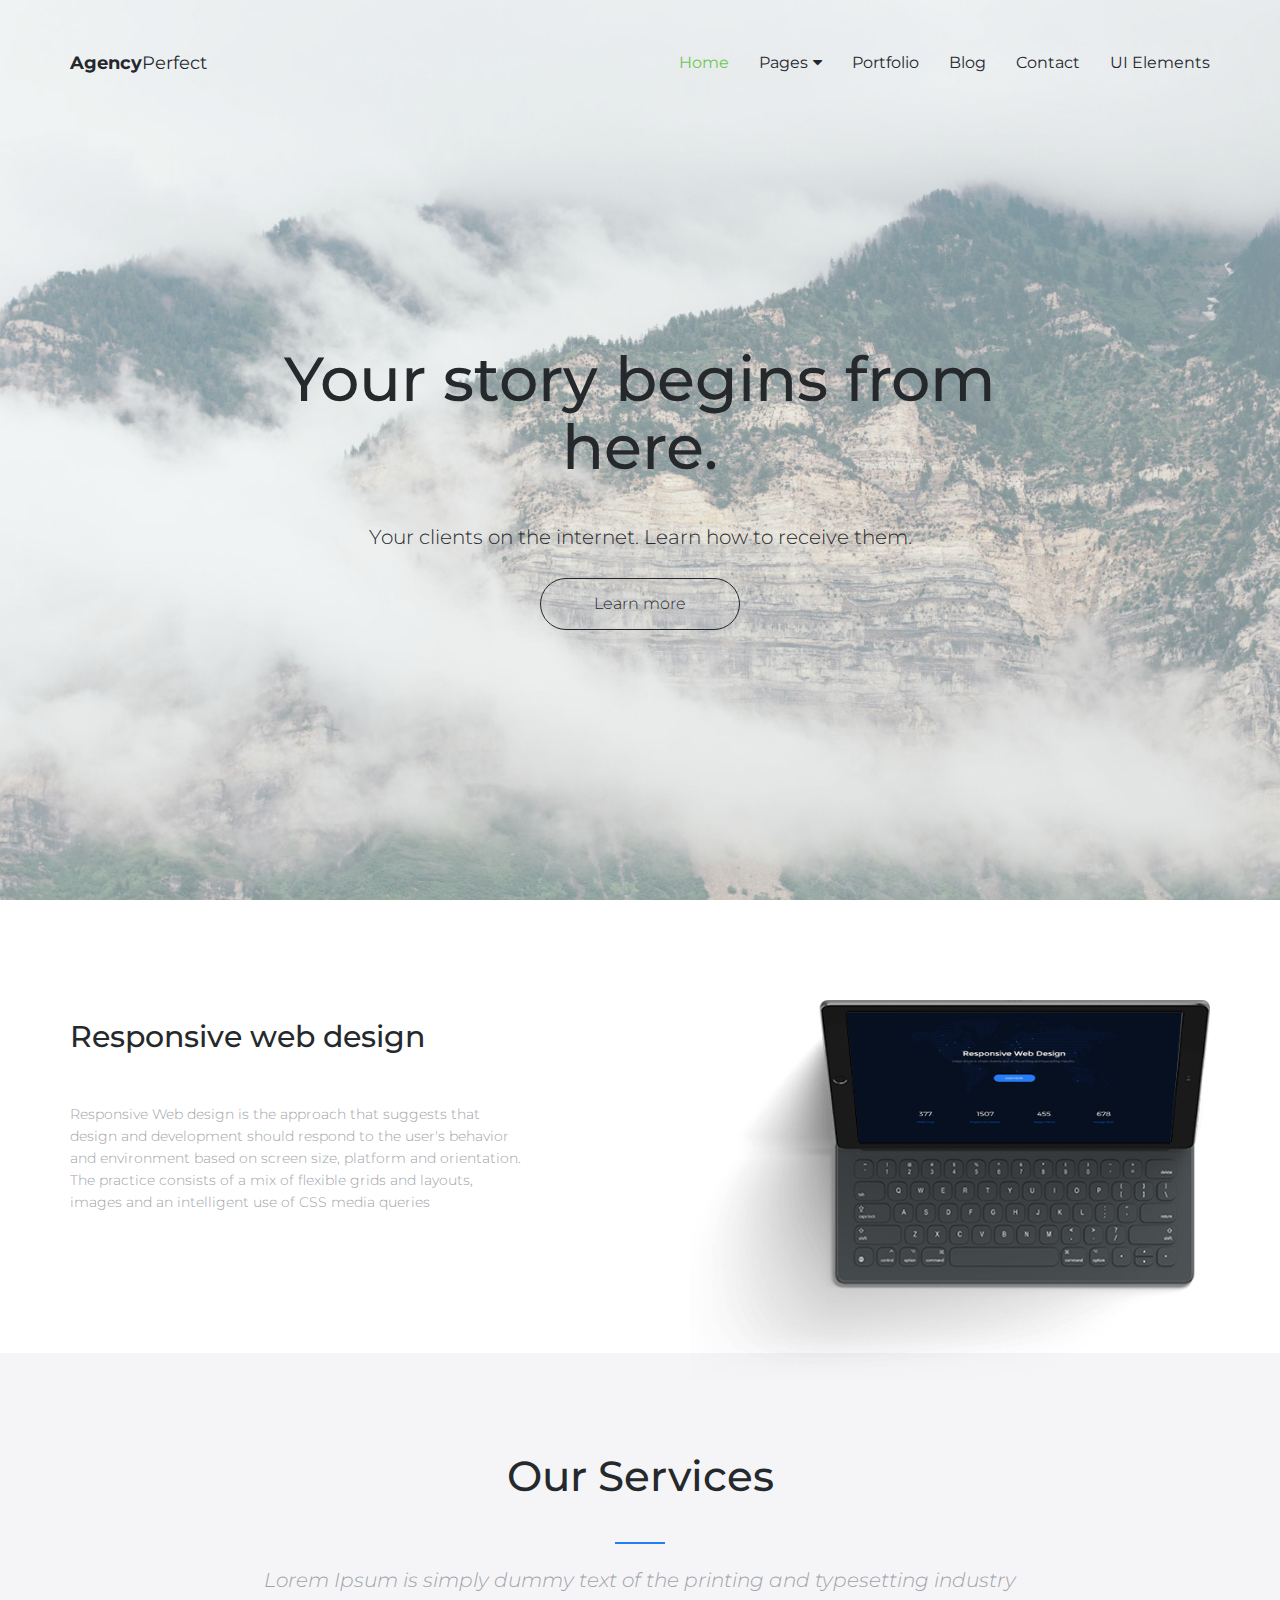
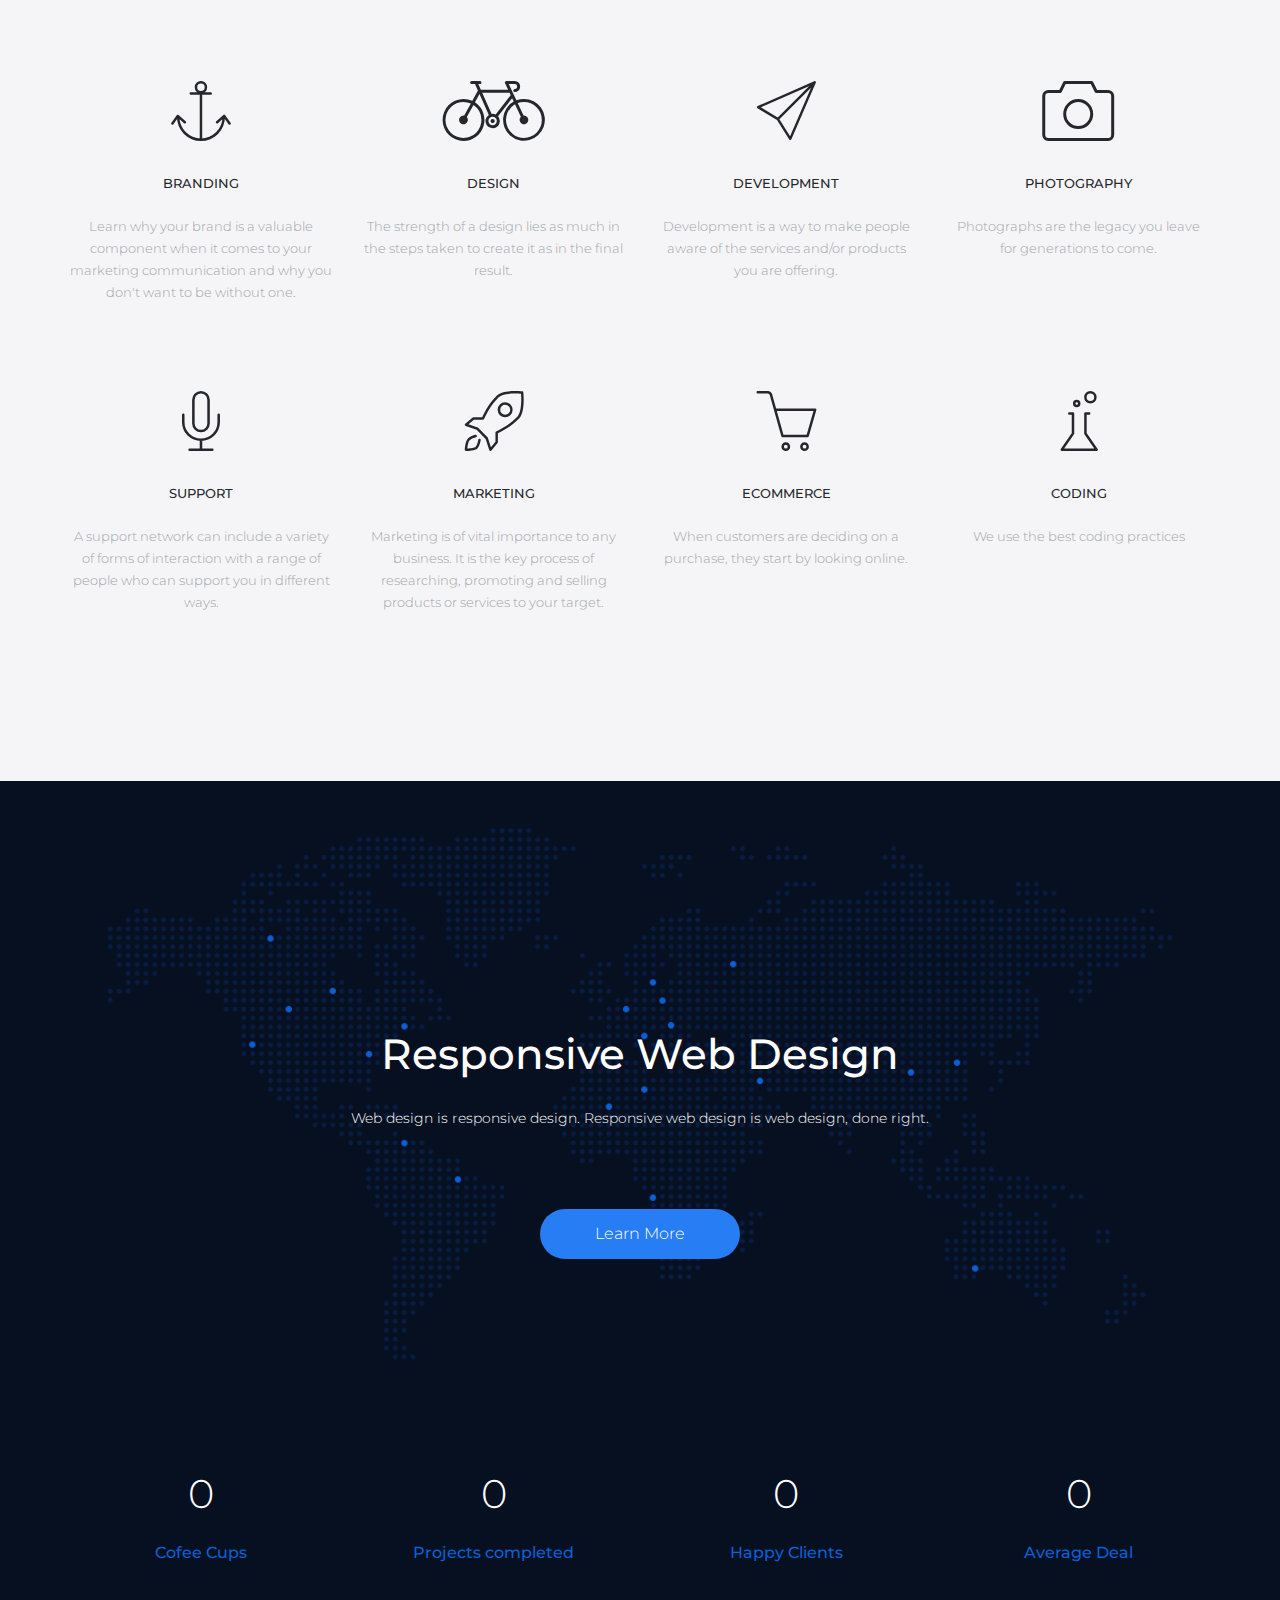
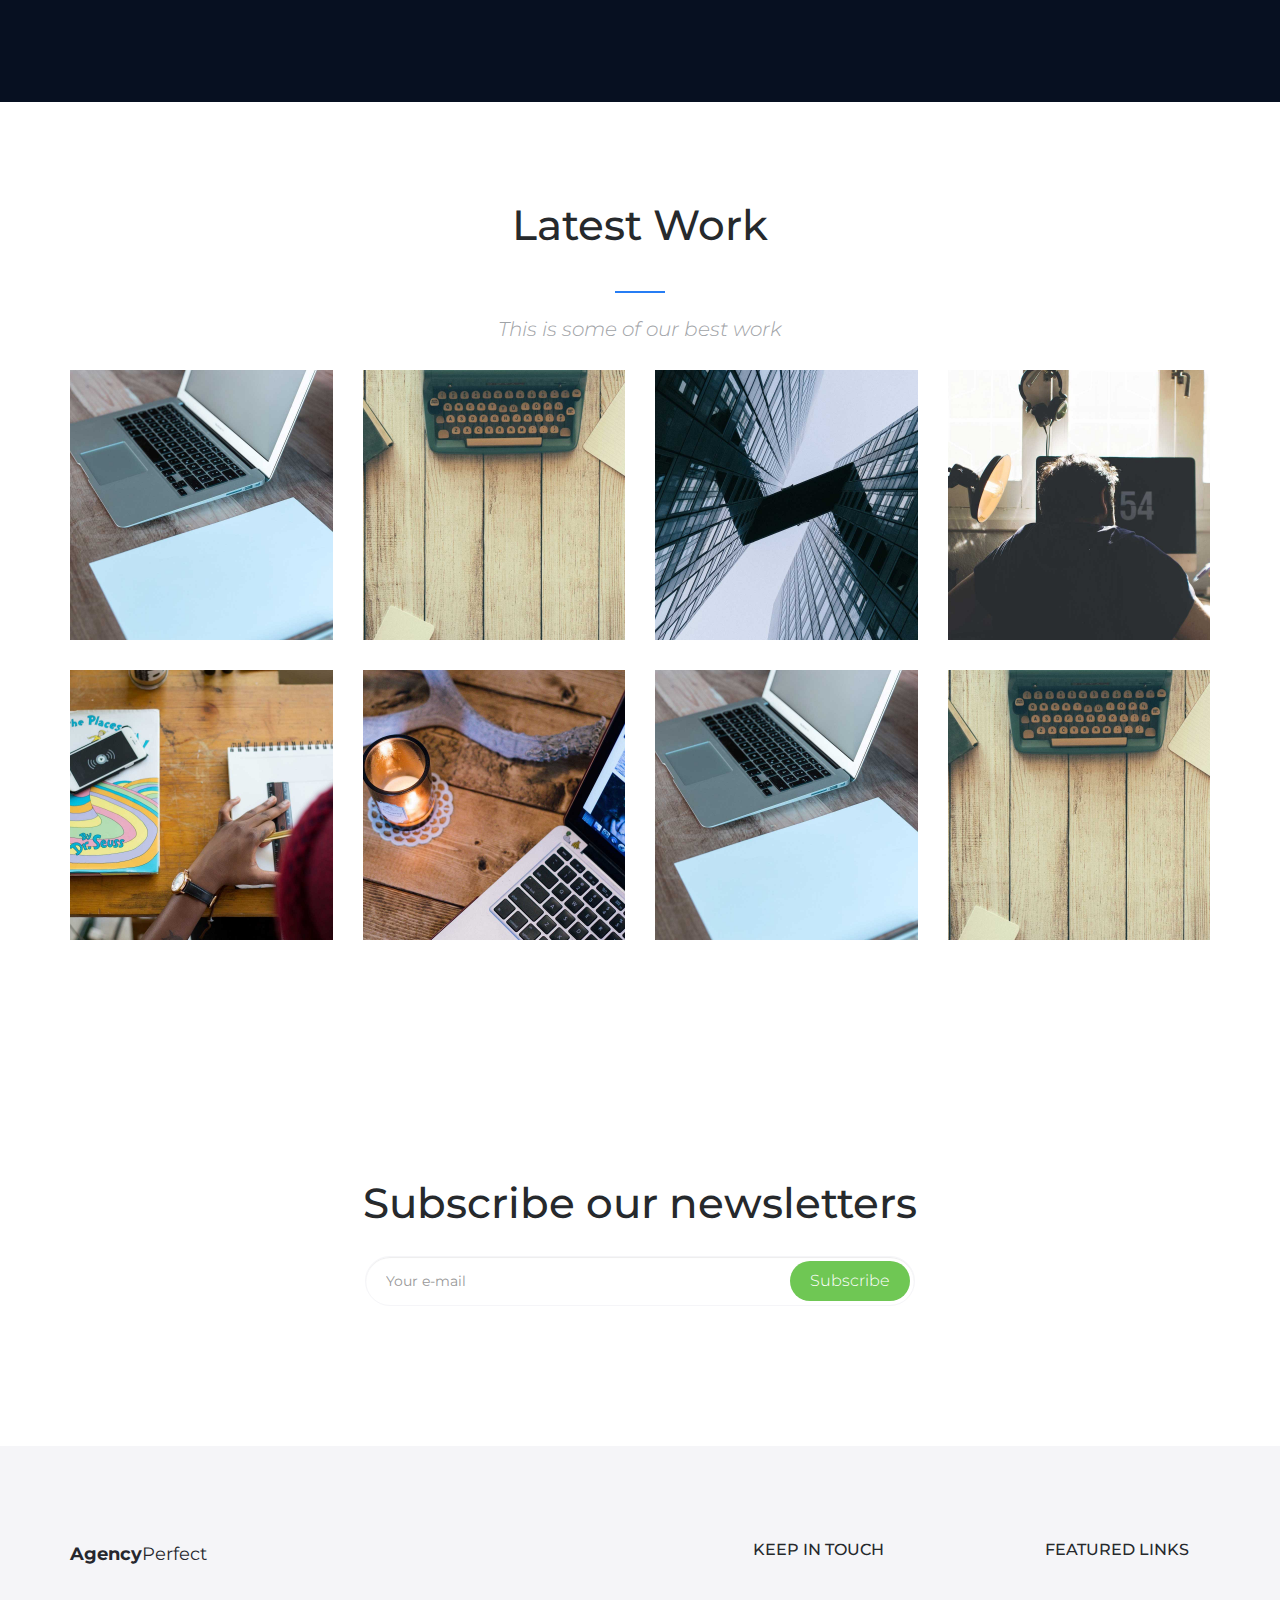
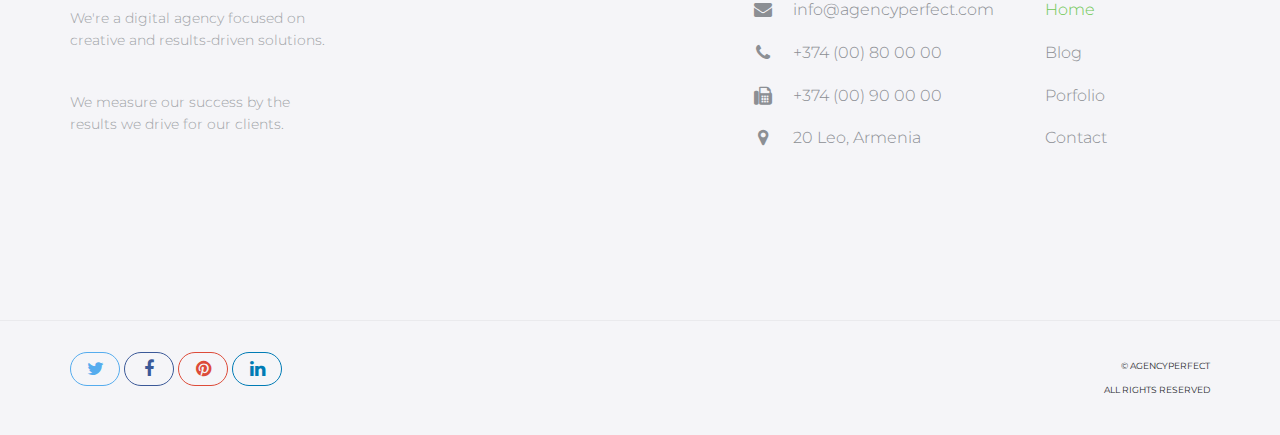
==== demo3/index.html @ c4bc1db8 "lisätty demo3 nettisivu pohjat" ====
<!DOCTYPE html>
<html lang="en">
<head>

    <!-- Basic Page Needs
    ================================================== -->
    <meta http-equiv="Content-Type" content="text/html; charset=utf-8">
    <meta http-equiv="X-UA-Compatible" content="IE=edge">

    <title>Agency Perfect</title>

    <meta name="description" content="">
    <meta name="author" content="">
    <meta name="keywords" content="">

    <!-- Mobile Specific Metas
    ================================================== -->
    <meta name="viewport" content="width=device-width, minimum-scale=1.0, maximum-scale=1.0">
    <meta name="apple-mobile-web-app-capable" content="yes">

    <!-- Fonts -->
    <link href="https://fonts.googleapis.com/css?family=Montserrat:300,300i,400,600,700" rel="stylesheet">
    <link rel="stylesheet" href="http://cdnjs.cloudflare.com/ajax/libs/font-awesome/4.4.0/css/font-awesome.min.css">

    <!-- Favicon
    ================================================== -->
    <link rel="apple-touch-icon" sizes="180x180" href="assets/img/apple-touch-icon.png">
    <link rel="icon" type="image/png" sizes="16x16" href="assets/img/favicon.png">

    <!-- Stylesheets
    ================================================== -->
    <!-- Bootstrap core CSS -->
    <link href="assets/css/bootstrap.min.css" rel="stylesheet">

    <!-- Custom styles for this template -->
    <link href="assets/css/style.css" rel="stylesheet">
    <link href="assets/css/responsive.css" rel="stylesheet">

    <!-- HTML5 shim and Respond.js IE8 support of HTML5 elements and media queries -->
    <!--[if lt IE 9]>
    <script src="https://oss.maxcdn.com/libs/html5shiv/3.7.0/html5shiv.js"></script>
    <script src="https://oss.maxcdn.com/libs/respond.js/1.4.2/respond.min.js"></script>
    <![endif]-->

</head>
<body>

    <header id="masthead" class="site-header">
        <nav id="primary-navigation" class="site-navigation">
            <div class="container">

                <div class="navbar-header">
                   
                    <a class="site-title"><span>Agency</span>Perfect</a>

                </div><!-- /.navbar-header -->

                <div class="collapse navbar-collapse" id="agency-navbar-collapse">

                    <ul class="nav navbar-nav navbar-right">

                        <li class="active"><a href="index.html" data-toggle="dropdown">Home</a></li>
                        <li class="dropdown"><a href="#" class="dropdown-toggle" data-toggle="dropdown">Pages<i class="fa fa-caret-down hidden-xs" aria-hidden="true"></i></a>

                            <ul class="dropdown-menu" role="menu" aria-labelledby="menu1">
                              <li><a href="portfolio.html">Portfolio</a></li>
                              <li><a href="blog.html">Blog</a></li>
                            </ul>

                        </li>
                        <li><a href="portfolio.html">Portfolio</a></li>
                        <li><a href="blog.html">Blog</a></li>
                        <li><a href="contact.html">Contact</a></li>
                        <li><a href="ui-elements.html">UI Elements</a></li>

                    </ul>

                </div>

            </div>   
        </nav><!-- /.site-navigation -->
    </header><!-- /#mastheaed -->

    <div id="hero" class="hero overlay">
        <div class="hero-content">
            <div class="hero-text">
                <h1>Your story begins from here.</h1>
                <p>Your clients on the internet. Learn how to receive them.</p>
                <a href="#" class="btn btn-border">Learn more</a>
            </div><!-- /.hero-text -->
        </div><!-- /.hero-content -->
    </div><!-- /.hero -->

    <main id="main" class="site-main">

        <section class="site-section section-features">
            <div class="container">
                <div class="row">
                    <div class="col-sm-5">
                        <h2>Responsive web design</h2>
                        <p>Responsive Web design is the approach that suggests that design and development should respond to the user's behavior and environment based on screen size, platform and orientation. The practice consists of a mix of flexible grids and layouts, images and an intelligent use of CSS media queries</p>
                    </div>
                    <div class="col-sm-7 hidden-xs">
                        <img src="assets/img/ipad-pro.png" alt="">
                    </div>
                </div>
            </div>
        </section><!-- /.section-features -->

        <section class="site-section section-services gray-bg text-center">
            <div class="container">
                <h2 class="heading-separator">Our Services</h2>
                <p class="subheading-text">Lorem Ipsum is simply dummy text of the printing and typesetting industry</p>
                <div class="row">
                    <div class="col-md-3 col-xs-6">
                        <div class="service">
                            <img src="assets/img/anchor.svg" alt="">
                            <h3 class="service-title">Branding</h3>
                            <p class="service-info"> Learn why your brand is a valuable component when it comes to your marketing communication and why you don't want to be without one.</p>
                        </div><!-- /.service -->
                    </div>
                    <div class="col-md-3 col-xs-6">
                        <div class="service">
                            <img src="assets/img/bycicle.svg" alt="">
                            <h3 class="service-title">Design</h3>
                            <p class="service-info">The strength of a design lies as much in the steps taken to create it as in the final result. </p>
                        </div><!-- /.service -->
                    </div>
                    <div class="col-md-3 col-xs-6">
                        <div class="service">
                            <img src="assets/img/paper-plane.svg" alt="">
                            <h3 class="service-title">Development</h3>
                            <p class="service-info">Development is a way to make people aware of the services and/or products you are offering.</p>
                        </div><!-- /.service -->
                    </div>
                    <div class="col-md-3 col-xs-6">
                        <div class="service">
                            <img src="assets/img/photo.svg" alt="">
                            <h3 class="service-title">Photography</h3>
                            <p class="service-info">Photographs are the legacy you leave for generations to come.</p>
                        </div><!-- /.service -->
                    </div>
                    <div class="col-md-3 col-xs-6">
                        <div class="service">
                            <img src="assets/img/microphone.svg" alt="">
                            <h3 class="service-title">Support</h3>
                            <p class="service-info">A support network can include a variety of forms of interaction with a range of people who can support you in different ways. </p>
                        </div><!-- /.service -->
                    </div>
                    <div class="col-md-3 col-xs-6">
                        <div class="service">
                            <img src="assets/img/rocket.svg" alt="">
                            <h3 class="service-title">Marketing</h3>
                            <p class="service-info">Marketing is of vital importance to any business. It is the key process of researching, promoting and selling products or services to your target.</p>
                        </div><!-- /.service -->
                    </div>
                    <div class="col-md-3 col-xs-6">
                        <div class="service">
                            <img src="assets/img/basket.svg" alt="">
                            <h3 class="service-title">Ecommerce</h3>
                            <p class="service-info">When customers are deciding on a purchase, they start by looking online.</p>
                        </div><!-- /.service -->
                    </div>
                    <div class="col-md-3 col-xs-6">
                        <div class="service">
                            <img src="assets/img/chemestry.svg" alt="">
                            <h3 class="service-title">Coding</h3>
                            <p class="service-info">We use the best coding practices</p>
                        </div><!-- /.service -->
                    </div>
                </div>
            </div>
        </section><!-- /.section-services -->

        <section class="site-section section-map-feature text-center">

            <div class="container">
                <h2>Responsive Web Design</h2>
                <p>Web design is responsive design. Responsive web design is web design, done right.</p>
                <a href="#" class="btn btn-fill">Learn More</a>
                <div class="row">
                    <div class="col-sm-3 col-xs-6">
                        <div class="counter-item">
                            <p class="counter" data-to="377" data-speed="2000">0</p>
                            <h3>Cofee Cups</h3>
                        </div><!-- /.counter-item -->
                    </div>
                    <div class="col-sm-3 col-xs-6">
                        <div class="counter-item">
                            <p class="counter" data-to="1204" data-speed="2000">0</p>       
                            <h3>Projects completed</h3>
                        </div> <!-- /.counter-item -->      
                    </div>
                    <div class="col-sm-3 col-xs-6">
                        <div class="counter-item">
                            <p class="counter" data-to="459" data-speed="1000">0</p>
                            <h3>Happy Clients</h3>
                        </div><!-- /.counter-item -->
                    </div>
                    <div class="col-sm-3 col-xs-6">
                        <div class="counter-item">
                            <p class="counter" data-to="675" data-speed="1000">0</p>
                            <h3>Average Deal</h3>
                        </div><!-- /.counter-item -->
                    </div>
                </div>
            </div>
            
        </section><!-- /.section-map-feature -->

        <section class="site-section section-portfolio">
            <div class="container">
                <div class="text-center">
                    <h2 class="heading-separator">Latest Work</h2>
                    <p class="subheading-text">This is some of our best work</p>
                </div>
                <div class="row">
                    <div class="col-lg-3 col-md-4 col-xs-6">
                        <div class="portfolio-item">
                            <img src="assets/img/portfolio-1.jpg" class="img-res" alt="">
                            <h4 class="portfolio-item-title">Portfolio item</h4>
                            <a href="portfolio-item.html"><i class="fa fa-arrow-right" aria-hidden="true"></i></a>
                        </div><!-- /.portfolio-item -->
                    </div>
                    <div class="col-lg-3 col-md-4 col-xs-6">
                        <div class="portfolio-item">
                            <img src="assets/img/portfolio-2.jpg" class="img-res" alt="">
                            <h4 class="portfolio-item-title">Portfolio item</h4>
                            <a href="portfolio-item.html"><i class="fa fa-arrow-right" aria-hidden="true"></i></a>
                        </div><!-- /.portfolio-item -->
                    </div>
                    <div class="col-lg-3 col-md-4 col-xs-6">
                        <div class="portfolio-item">
                            <img src="assets/img/portfolio-3.jpg" class="img-res" alt="">
                            <h4 class="portfolio-item-title">Portfolio item</h4>
                            <a href="portfolio-item.html"><i class="fa fa-arrow-right" aria-hidden="true"></i></a>
                        </div><!-- /.portfolio-item -->
                    </div>
                    <div class="col-lg-3 col-md-4 col-xs-6">
                        <div class="portfolio-item">
                            <img src="assets/img/portfolio-4.jpg" class="img-res" alt="">
                            <h4 class="portfolio-item-title">Portfolio item</h4>
                            <a href="portfolio-item.html"><i class="fa fa-arrow-right" aria-hidden="true"></i></a>
                        </div><!-- /.portfolio-item -->
                    </div>
                    <div class="col-lg-3 col-md-4 col-xs-6">
                        <div class="portfolio-item">
                            <img src="assets/img/portfolio-5.jpg" class="img-res" alt="">
                            <h4 class="portfolio-item-title">Portfolio item</h4>
                            <a href="portfolio-item.html"><i class="fa fa-arrow-right" aria-hidden="true"></i></a>
                        </div><!-- /.portfolio-item -->
                    </div>
                    <div class="col-lg-3 col-md-4 col-xs-6">
                        <div class="portfolio-item">
                            <img src="assets/img/portfolio-6.jpg" class="img-res" alt="">
                            <h4 class="portfolio-item-title">Portfolio item</h4>
                            <a href="portfolio-item.html"><i class="fa fa-arrow-right" aria-hidden="true"></i></a>
                        </div><!-- /.portfolio-item -->
                    </div>
                    <div class="col-lg-3 col-md-4 col-xs-6">
                        <div class="portfolio-item">
                            <img src="assets/img/portfolio-1.jpg" class="img-res" alt="">
                            <h4 class="portfolio-item-title">Portfolio item</h4>
                            <a href="portfolio-item.html"><i class="fa fa-arrow-right" aria-hidden="true"></i></a>
                        </div><!-- /.portfolio-item -->
                    </div>
                    <div class="col-lg-3 col-md-4 col-xs-6">
                        <div class="portfolio-item">
                            <img src="assets/img/portfolio-2.jpg" class="img-res" alt="">
                            <h4 class="portfolio-item-title">Portfolio item</h4>
                            <a href="portfolio-item.html"><i class="fa fa-arrow-right" aria-hidden="true"></i></a>
                        </div><!-- /.portfolio-item -->
                    </div>
                </div>
            </div>
        </section><!-- /.section-portfolio -->

        <section class="site-section section-newsletter text-center">
            <div class="container">
                <h2>Subscribe our newsletters</h2>
                <form class="form-group newsletter-group">
                    <input type="email" class="form-control" placeholder="Your e-mail" required>
                    <button class="btn btn-green" type="button">Subscribe</button>
                </form><!-- /.newsletter-group -->
            </div>
        </section><!-- /.section-newsletter -->

    </main><!-- /#main -->

    <footer id="colophon" class="site-footer">
        <div class="container">
            <div class="row">
                <div class="col-md-3 col-sm-4 col-xs-6">
                    <a class="site-title"><span>Agency</span>Perfect</a>
                    <p>We're a digital agency focused on creative and results-driven solutions.</p>
                    <p>We measure our success by the results we drive for our clients.</p>
                </div>
                <div class="col-lg-offset-4 col-md-3 col-sm-4 col-md-offset-2 col-sm-offset-0 col-xs-6 ">
                    <h3>Keep in touch</h3>
                    <ul class="list-unstyled contact-links">
                        <li><i class="fa fa-envelope" aria-hidden="true"></i><a href="mailto:info@agencyperfect.com">info@agencyperfect.com</a></li>
                        <li><i class="fa fa-phone" aria-hidden="true"></i><a href="tel:+37400800000">+374 (00) 80 00 00 </a></li>
                        <li><i class="fa fa-fax" aria-hidden="true"></i><a href="+37400900000">+374 (00) 90 00 00</a></li>
                        <li><i class="fa fa-map-marker" aria-hidden="true"></i><p>20 Leo, Armenia</p></li>
                    </ul>
                </div>
                <div class="clearfix visible-xs"></div>
                <div class="col-lg-2 col-md-3 col-sm-4 col-xs-6">
                    <h3>Featured links</h3>
                    <ul class="list-unstyled">
                        <li class="active"><a href="index.html">Home</a></li>
                        <li><a href="blog.html">Blog</a></li>
                        <li><a href="portfolio.html">Porfolio</a></li>
                        <li><a href="contact.html">Contact</a></li>
                    </ul>
                </div>
            </div>
        </div>
        <div class="copyright">
            <div class="container">
                <div class="row">
                    <div class="col-xs-8">
                        <div class="social-links">
                            <a class="twitter-bg" href="#"><i class="fa fa-twitter"></i></a>
                            <a class="facebook-bg" href="#"><i class="fa fa-facebook"></i></a>
                            <a class="pinterest" href="#"><i class="fa fa-pinterest"></i></a>
                            <a class="linkedin-bg" href="#"><i class="fa fa-linkedin"></i></a>
                        </div><!-- /.social-links -->
                    </div>
                    <div class="col-xs-4">
                        <div class="text-right">
                            <p>&copy; AgencyPerfect</p>
                            <p>All Rights Reserved</p>
                        </div>
                    </div>
                </div>
            </div>
        </div><!-- /.copyright -->
    </footer><!-- /#footer -->


    <!-- Bootstrap core JavaScript
    ================================================== -->
    <!-- Placed at the end of the document so the pages load faster -->
    <script src="https://ajax.googleapis.com/ajax/libs/jquery/3.1.1/jquery.min.js"></script>
    <script src="assets/js/bootstrap.min.js"></script>
    <script src="assets/js/bootstrap-select.min.js"></script>
    <script src="assets/js/jquery.slicknav.min.js"></script>
    <script src="assets/js/jquery.countTo.min.js"></script>
    <script src="assets/js/jquery.shuffle.min.js"></script>
    <script src="assets/js/script.js"></script>
  
</body>
</html>
---- demo3/assets/css/style.css ----
/*
 * Theme Name: 
 * Theme URI: 
 * Author: Milan Savov, Nikola Kostov
 * Author URI/Mail: milan.savov@gmail.com, nikolakostov1991@gmail.com
 * Version: 1.0
 * */

 /* TABLE OF CONTENT 
*
* - CUSTOM RESETS
    - Buttons
    - Forms
* - LAYOUT
* - HEADER 
    - Site Logo
    - Navigation
* - HERO (BANNER)
* - HOMEPAGE SECTIONS
    - Features 
    - Services
    - Map Feature 
    - Portfolio
    - Newsletter 
* - FOOTER
* - PAGES
    - PORTFOLIO
    - PORTFOLIO ITEM
    - BLOG
    - BLOG POST
    - CONTACT
*
*/


/* CUSTOM RESETS
================================================== */
a {
    transition: all 0.25s ease-in-out;
    -moz-transition: all 0.25s ease-in-out;
    -webkit-transition: all 0.25s ease-in-out;
    -o-transition: all 0.25s ease-in-out;
    -ms-transition: all 0.25s ease-in-out;
    cursor: pointer;
    color: #9fa3a7;
}

a:focus,
a:hover {
    color: #6fc754;
    outline: 0 none;
    text-decoration: none;
}

p {
    margin-bottom: 0;
    font-size: 14px;
    font-weight: 300;
    color: #9fa3a7;
    line-height: 22px;
}

h1 {
    font-size: 62px;
}

h2 {
    font-size: 42px;
}

h1,h2,h3,h4,h5 {
    color: #26292c;
}

p + p {
    margin-top: 40px;
}

/* Buttons */
.btn {
    line-height: 50px;
    min-width: 200px;
    font-size: 16px;
    font-weight: 300;
    border: 0;
    border-radius: 50px;
    color: #26272d;
    background-color: #fff;
    padding: 0;
    transition: color 0.25s ease-in-out, background-color 0.25s ease-in-out;
    -moz-transition: color 0.25s ease-in-out, background-color 0.25s ease-in-out;
    -webkit-transition: color 0.25s ease-in-out, background-color 0.25s ease-in-out;
    -o-transition: color 0.25s ease-in-out, background-color 0.25s ease-in-out;
    -ms-transition: color 0.25s ease-in-out, background-color 0.25s ease-in-out;
}

.btn-border {
    border: 1px solid #26272d;
}

.btn-fill {
    background-color: #267df4;
    color: #fff;
}

.btn-gray {
    background-color: #f5f5f8;
    color: #26272d;
}

.btn-green {
    background-color: #6fc754;
    color: #fff;  
}

.btn:hover,
button.btn:hover,
.btn:focus,
button.btn:focus {
    background-color: #26272d;
    color: #fff;
}

.btn-gray:hover,
.btn-gray:focus {
    background-color: #6fc754;
    color: #fff;    
}

/* 
 * Forms 
 */
/* Input fields */
.form-group {
    position: relative;
    margin: 0 auto;
    width: 100%;
}

.form-control {
    border-radius: 25px;
    height: 50px;
    padding: 15px 20px;
    border-color: #f5f5f8;
}

.form-control + .form-control {
    margin-top: 10px;
}

.form-control:focus {
    background-color: #f5f5f8;
    border-color: #f5f5f8;
    box-shadow: none;
    outline: none;
}

.form-group .btn {
    position: absolute;
    top: 5px;
    right: 5px;
    line-height: 40px;
    min-width: 60px;
    font-size: 16px;
    border-radius: 25px;
}

.form-control-comment {
    height: 100px;
    resize: none;
}

.search-form .form-group .form-control {
    padding-right: 80px;
}

/* ELEMENTS
================================================== */
/* Checkbox fields */
input[type=checkbox],
input[type=radio] {
    position: absolute;
    visibility: hidden;
    height: auto;
    margin-top: 0;
}

.checkbox {
    margin: 0;
} 

.checkbox + .checkbox,
.radio-btn + .radio-btn {
    margin-top: 15px;
}

.checkbox [type="checkbox"]:not(:checked) + label,
.checkbox [type="checkbox"]:checked + label {
    position: relative;
    padding-left: 30px;
    cursor: pointer;
}

.checkbox [type="checkbox"]:not(:checked) + label:before,
.checkbox [type="checkbox"]:checked + label:before {
    content: '';
    position: absolute;
    left:0; 
    width: 20px; 
    height: 20px;
    background-color: #fff;
    border: 1px solid #f5f5f8;
    border-radius: 3px;
    box-shadow: none;
    transition: border-color .2s;
    -webkit-transition: border-color .2s;
    -ms-transition: border-color .2s;
    -o-transition: border-color .2s;
    -ms-transition: border-color .2s;
}

.checkbox [type="checkbox"]:not(:checked) + label:after,
.checkbox [type="checkbox"]:checked + label:after {
    content: '\f00c';
    font-family: 'FontAwesome';
    position: absolute;
    top: 50%;
    left: 0;
    text-align: center;
    font-size: 15px;
    height: 20px;
    width: 20px;
    border-radius: 3px;
    color: #fff;
    background-color: #6fc754;
    transform: translateY(-50%);
    -webkit-transform: translateY(-50%);
    -ms-transform: translateY(-50%);
    -o-transform: translateY(-50%);
    -ms-transform: translateY(-50%);
      transition: opacity .2s;
    -webkit-transition: opacity .2s;
    -ms-transition: opacity .2s;
    -o-transition: opacity .2s;
    -ms-transition: opacity .2s;
}

.checkbox [type="checkbox"]:not(:checked) + label:after {
    opacity: 0;
}

.checkbox [type="checkbox"]:checked + label:after {
    opacity: 1;
}

.checkbox [type="checkbox"]:disabled:not(:checked) + label:before,
.checkbox [type="checkbox"]:disabled:checked + label:before {
    box-shadow: none;
    border-color: #bbb;
    background-color: #ddd;
}

.checkbox [type="checkbox"]:disabled:checked + label:after {
    color: #999;
}
.checkbox [type="checkbox"]:disabled + label {
    color: #aaa;
}

.checkbox [type="checkbox"]:checked:focus + label:before,
.checkbox [type="checkbox"]:not(:checked):focus + label:before {
    border: 1px dotted #6fc754;
}

.checkbox [type="checkbox"]:not(:checked) + label:hover:before,
.checkbox [type="checkbox"]:checked + label:hover:before {
    border: 1px solid #6fc754;
}

/* Radiobutton fields */
.radio-btn label {
    font-weight: 400;
}

.radio-btn [type="radio"]:not(:checked) + label,
.radio-btn [type="radio"]:checked + label {
    position: relative;
    padding-left: 30px;
    cursor: pointer;
    margin-bottom: 0;
}

.radio-btn [type="radio"]:not(:checked) + label:before,
.radio-btn [type="radio"]:checked + label:before {
    content: '';
    position: absolute;
    left:0; 
    top: 50%;
    width: 20px;
    height: 20px;
    background-color: #fff;
    border: 1px solid #f5f5f8;
    border-radius: 50px;
    box-shadow: none;
    transform: translateY(-50%);
    -webkit-transform: translateY(-50%);
    -ms-transform: translateY(-50%);
    -o-transform: translateY(-50%);
    -ms-transform: translateY(-50%);
    transition: border-color .2s;
    -webkit-transition: border-color .2s;
    -ms-transition: border-color .2s;
    -o-transition: border-color .2s;
    -ms-transition: border-color .2s;
}

.radio-btn [type="radio"]:not(:checked) + label:after,
.radio-btn [type="radio"]:checked + label:after {
    content: '';
    position: absolute;
    width: 12px;
    height: 12px;
    top: 50%;
    left: 4px;
    background-color: #6fc754;
    border-radius: 50px;
    transform: translateY(-50%);
    -webkit-transform: translateY(-50%);
    -ms-transform: translateY(-50%);
    -o-transform: translateY(-50%);
    -ms-transform: translateY(-50%);
    transition: opacity .2s;
    -webkit-transition: opacity .2s;
    -ms-transition: opacity .2s;
    -o-transition: opacity .2s;
    -ms-transition: opacity .2s;
}

.radio-btn [type="radio"]:not(:checked) + label:after {
    opacity: 0;
}
.radio-btn [type="radio"]:checked + label:after {
    opacity: 1;
}

.radio-btn [type="radio"]:disabled:not(:checked) + label:before,
.radio-btn [type="radio"]:disabled:checked + label:before {
    box-shadow: none;
    border-color: #bbb;
    background-color: #ddd;
}

.radio-btn [type="radio"]:disabled:checked + label:after {
    color: #999;
}

.radio-btn [type="radio"]:disabled + label {
    color: #aaa;
}

.radio-btn [type="radio"]:checked:focus + label:before,
.radio-btn [type="radio"]:not(:checked):focus + label:before {
    border: 1px dotted #6fc754;
}

.radio-btn [type="radio"]:checked + label:hover:before,
.radio-btn [type="radio"]:not(:checked) + label:hover:before {
    border: 1px solid #6fc754;
}

/* Selectpicker */
select {
    position: absolute !important;
    bottom: 0;
    left: 50%;
    display: block !important;
    width: .5px !important;
    height: 100% !important;
    padding: 0 !important;
    opacity: 0 !important;
    border: none;
}

.bootstrap-select .btn {
    border: 1px solid #26272d;
    border-radius: 10px;
}

.bootstrap-select span.pull-left {
    padding-left: 10px;
}

.bootstrap-select.btn-group .dropdown-menu.inner {
    position: static; *
    float: none;
    border: 0;
    padding: 0;
    margin: 0;
    border-radius: 0;
    -webkit-box-shadow: none;
    box-shadow: none;
}

.bootstrap-select.open .dropdown-menu {
    display: block;
    border: 1px solid #26272d; 
    border-radius: 10px;
}

.bootstrap-select.btn-group .dropdown-menu {
    padding: 5px 0;
    min-width: 100%;
    overflow: hidden;
    -webkit-box-sizing: border-box;
    -moz-box-sizing: border-box;
    box-sizing: border-box;
    z-index: 9999;
}

.bootstrap-select .dropdown-menu {
    display: none;
    visibility: visible;
    opacity: 1;
    padding: 0;
}

.bootstrap-select .bs-caret {
    float: right;
    padding-right: 10px;
}

.bootstrap-select .bs-caret .caret {
    border-top: 6px dashed;
    border-top: 6px solid\9;
    border-right: 6px solid transparent;
    border-left: 6px solid transparent;   
}

.bootstrap-select .selected {
    color: #6fc754;
}

.bootstrap-select .check-mark {
    display: none;
}

/*  Tabs  */
.tab-style {
    border-bottom: none;
}

.tab-style + .tab-content {
    padding: 15px;
    border: 1px solid #26272d;
    border-bottom-left-radius: 10px;
    border-bottom-right-radius: 10px;
    border-top-right-radius: 10px;
}

.nav-tabs.tab-style > li.active > a,
.nav-tabs.tab-style > li > a:hover {
    border: 1px solid #6fc754;
    background-color: #6fc754;
    color: #fff;
}

.nav-tabs.tab-style > li > a {
    position: relative;
    color: #26272d;
    margin-right: 0;
    border: 1px solid #26272d;
    border-top-left-radius: 10px;
    border-top-right-radius: 10px;
}

.nav-tabs.tab-style > li + li {
    margin-left: 10px;
}

/* Accordion */
.accordion.panel-group {
    margin-bottom: 0;
}

.accordion.panel-group .panel + .panel {
    margin-top: 0;
}

.accordion .panel {
    border: 0;
    box-shadow: none;
    border: 1px solid #26272d;
    border-bottom: 0;
    border-radius: 0;
}

.accordion .panel:first-child,
.accordion .panel:first-child .panel-heading a {
    border-top-right-radius:10px;
    border-top-left-radius:10px;
}

.accordion .panel:last-child {
    border-bottom-right-radius:10px;
    border-bottom-left-radius:10px;
    border-bottom: 1px solid #26272d;
}

.accordion .panel:last-child .panel-heading a.collapsed {
    border-bottom-right-radius:10px;
    border-bottom-left-radius:10px;
}

.accordion .collapsed {
    height: auto;
}

.accordion .panel-heading {
    background-color: transparent;
    padding: 0;
}

.accordion .panel-heading a {
    display: inline-block;
    position: relative;
    width: 100%;
    padding: 10px 40px 10px 15px;
}

.accordion .panel-heading a.collapsed {
    background-color: transparent;
    color: #26272d;
}

.accordion .panel-heading a.collapsed:hover,
.accordion.accordion-gray .panel-heading a.collapsed:hover,
.accordion .panel-heading a {
    background-color: #6fc754;   
    color: #fff; 
}

.accordion .panel-heading a.collapsed::after {
    content: "\f107";
}

.accordion .panel-heading a::after {
    font-family: "FontAwesome";
    content: "\f106";
    position: absolute;
    top: 50%;
    right: 15px;
    transform: translateY(-50%);
    -moz-transform: translateY(-50%);
    -o-transform: translateY(-50%);
    -ms-transform: translateY(-50%);
    -webkit-transform: translateY(-50%);
}

.panel-group .panel-heading+.panel-collapse>.list-group, 
.panel-group .panel-heading+.panel-collapse>.panel-body {
    border: none;
}

/* Pagination */
.pagination {
  margin: 0;
  vertical-align: middle;
}

.pagination > li > a {
  border: none;
  color: #292a2c;
  background-color: #f5f5f8;
  padding: 10px 15px;
  border-radius: 10px;
  font-size: 12px;
}

.pagination > li + li > a {
  margin-left: 5px;
}

.pagination > li.active > a,
.pagination > li > a:hover,
.pagination > li.active > a:hover {
  background-color: #6fc754;
  color: #fff;
}

.pagination > li:first-child > a {
  border-top-left-radius: 10px;
  border-bottom-left-radius: 10px;
}

.pagination > li:last-child > a {
  border-top-right-radius: 10px;
  border-bottom-right-radius: 10px;
}

.pagination > li.more > a {
  margin-left: 0;
  padding: 10px 5px;
  pointer-events: none;
  background-color: transparent;
}

.pagination > li.more + li > a {
  margin-left: 0;
}

/* LAYOUT
================================================== */
html, body {
    width: 100%;
    height: 100%;
    margin: 0;
    padding: 0;
    font-family: 'Montserrat', sans-serif;
    color: #26272d;
}

.img-res {
    display: block;
    width: 100vw;
    height: 100vh;
    max-width: 100%;
    max-height: 100%;
    object-fit: cover;
}

/* Background colors */
.gray-bg {
  background-color: #f5f5f8;
}

/* Margin and padding resets */
.mb-10 {margin-bottom: 10px;}
.mt-20 {margin-top: 20px;}
.mt-50 {margin-top: 50px;}

/* HEADER
================================================== */
.site-header {
    position: absolute;
    padding: 50px 0 0;
    background-color: transparent;
    width: 100%;
    z-index: 3;
}

/* Site-logo */
.site-title {
    font-size: 18px;
    line-height: 26px;
    color: #26272d;
}

.site-title:hover {
    color: #26272d;   
}

.site-title span {
    font-weight: 700;
}

.site-title a:hover {
    color: #fff;
}

/* Navigation */
.navbar-collapse {
    text-align: center;
}

.navbar-nav {
    float: none;
    display: inline-block;
}

.navbar-nav > li > a, 
.slicknav_nav > li > a {
    padding: 0;
    font-size: 16px;
    position: relative;
    color: #26272d;
    line-height: 26px;
}

.site-header-white .navbar-nav > li > a,
.site-header-white .site-title {
    color: #fff;
}

.navbar-nav > li > a i {
    margin-left: 5px;
}

.navbar-nav > li + li {
    margin-left: 30px;
}

.nav .open > a, 
.nav .open > a:focus, 
.nav .open > a:hover,
.navbar-nav > li > a:hover,
.navbar-nav > li > a:focus,
.navbar-nav > li.active > a,
.navbar-collapse li a:hover,
.dropdown.open > a, 
.site-header-white .dropdown.open > a,
.dropdown-menu a:hover, 
.dropdown:hover > a, 
.dropdown-menu>li>a:focus,
.dropdown-menu li a:hover,
.slicknav_nav > li.active a,
.slicknav_open .slicknav_arrow,
.slicknav_nav > li a:hover {
    background-color: transparent;
    color: #6fc754;
}

.navbar-toggle {
    border-color: #fff;
    margin: 0 15px 0 0;
    position: relative;
    top: -1px;
}

.navbar-toggle:hover,
.navbar-toggle[aria-expanded=true] {
    background-color: #fff;
    border-color: #000;
    cursor: pointer;
}

.navbar-toggle:hover .icon-bar,
.navbar-toggle[aria-expanded=true] .icon-bar {
    background-color: #000;
}

.navbar-toggle  .icon-bar {
    background-color: #fff;
}

.navbar-nav .dropdown-menu {
    display: block;
    opacity: 0;
    visibility: hidden;
    border-radius: 0;
    min-width: 130px;
    border: 0;
    border-top: 5px solid #6fc754;
    top: 140%;
    transition: all 0.4s;
    -moz-transition: all 0.4s;
    -webkit-transition: all 0.4s;
    -o-transition: all 0.4s;
    -ms-transition: all 0.4s;
}

.navbar-nav li a:hover + .dropdown-menu,
.navbar-nav .dropdown-menu:hover {
    opacity: 1;
    visibility: visible;
    top: 100%;
    transition-delay: 0s;
}

.dropdown-menu li a {
    padding: 5px 15px;
    position: relative;
    left: 0;
}

.dropdown-menu li a:hover {
    left: 15px;
}

/* HERO
================================================== */
.hero { 
    background: url(../img/hero.jpg) no-repeat center / cover; 
    height: 100%;
    width: 100%;
    display: table;
    position: relative;
}

.overlay:before {
  content: '';
  background-color: rgba(255,255,255,0.5);
  height: 100%;
  width: 100%;
  position: absolute;
  top: 0;
  left: 0;
  z-index: 0;
}

.hero-content {
    display: table-cell;
    vertical-align: middle;
    padding-top: 75px;
}

.hero-text {
    max-width: 890px;
    width: 100%;
    margin: 0 auto;
    padding: 0 15px;
    text-align: center;
}

.hero-text h1 {
    position: relative;
    margin: 0;
}

.hero-text p {
    position: relative;
    margin: 45px 0 30px;
    font-size: 20px;
    color: #26272d;
}

.hero-text .btn {
    position: relative;
    background-color: transparent;
}

.hero-text .btn:hover {
    background-color: #26272d;
    color: #fff;
}

.hero .breadcrumb {
    padding-top: 60px;
    margin-bottom: 0;
}

.hero .breadcrumb:before {
    content: '';
    display: block;
    position: absolute;
    left: 50%;
    bottom: 45px;
    height: 12px;
    width: 80px;
    border-top: 5px solid #fff;
    border-bottom: 3px solid #fff;
    transform: translateX(-50%);
    -moz-transform: translateX(-50%);
    -webkit-transform: translateX(-50%);
    -o-transform: translateX(-50%);
    -ms-transform: translateX(-50%);
}

.subpage-hero {
    height: 400px;
}

.subpage-hero.overlay:before {
    background-color: rgba(38,39,45,0.5);
}

.subpage-hero .hero-content,
.subpage-hero .hero-content h1,
.subpage-hero a  {
    color: #fff;
}

.subpage-hero a:hover {
    color: #6fc754;
}

.portfolio-hero {
    background: url(../img/portfolio-hero.jpg) no-repeat center / cover;     
}

.blog-hero {
    background: url(../img/blog-hero.jpg) no-repeat center / cover;     
}

.contact-hero {
    background: url(../img/contact-hero.jpg) no-repeat center / cover;     
}

/* SITEMAIN
================================================== */
/* site-section */
.site-section {
   padding: 100px 0 140px;
}

.subheading-text {
    font-size: 20px;
    font-style: italic;
}

.heading-separator {
    position: relative;
    margin: 0;
    padding-bottom: 70px;
}

.heading-separator:after {
    content: "";
    position: absolute;
    bottom: 25px;
    left: 0;
    right: 0;
    height: 2px;
    width: 50px;
    margin: 0 auto;
    background-color: #267df4;
}

/* Section: Features */
.section-features h2 {
    padding-bottom: 40px;
    font-size: 30px;
}

.section-features img {
    position: absolute;
    right: 15px;
    height: 380px;
}

/* Section: Services */
.section-services .subheading-text {
    margin-bottom: 90px;
}

.section-services .col-md-3:nth-child(n+5) .service {
    margin-top: 60px;
}

.service {
    min-height: 250px;
}

.service-title {
    margin: 35px 0 25px;
    font-size: 13px;
    text-transform: uppercase;
}

.service-info {
    font-size: 13px; 
}

/* Section: Map Feature */
.section-map-feature {
    padding-top: 250px;
    background: #071021 url(../img/map.png) no-repeat top center / cover; 
}

.section-map-feature h2 {
    padding-bottom: 30px;
    margin: 0;
}

.section-map-feature h2,
.section-map-feature p {
    color: #fff;
}

.section-map-feature .btn {
    margin: 80px 0 215px;
}

.counter {
    margin-bottom: 30px;
    font-size: 40px;
    font-weight: 300;
    line-height: 1;
}

.counter-item h3 {
    margin: 0;
    font-size: 16px;
    color: #0960d7;
}

/* Section: Portfolio */
.portfolio-item {
    margin-top: 30px;
}

.portfolio-item {
    height: 270px;
    position: relative;
}

.portfolio-item:before {
    content: "";
    position: absolute;
    left: 0;
    top: 0;
    right: 100%;
    bottom: 0;
    background-color: #f5f5f8;
    transition: right 0.25s ease-in-out;
    -moz-transition: right 0.25s ease-in-out;
    -webkit-transition: right 0.25s ease-in-out;
    -o-transition: right 0.25s ease-in-out;
    -ms-transition: right 0.25s ease-in-out;
}

.portfolio-item:hover:before {
    right: 25%;
}

.portfolio-item-title,
.portfolio-item a {
    position: absolute;
    left: 0px;
    margin: 0;
    font-size: 16px;
    opacity: 0;
}

.portfolio-item-title {
    width: 150px; 
    top: 15px;  
    transition: left 0.25s ease-in-out, opacity 0.25s ease-in-out;
    -moz-transition: left 0.25s ease-in-out, opacity 0.25s ease-in-out;
    -webkit-transition: left 0.25s ease-in-out, opacity 0.25s ease-in-out;
    -o-transition: left 0.25s ease-in-out, opacity 0.25s ease-in-out;
    -ms-transition: left 0.25s ease-in-out, opacity 0.25s ease-in-out;
}

.portfolio-item:hover .portfolio-item-title {
    left: 15px;
    opacity: 1;
}

.portfolio-item a {
    bottom: 15px;
    color: #26272d;
    padding: 5px 12px;
    border: 1px solid #26272d;
    border-radius: 50px;
}

.portfolio-item:hover a {
    left: 55%;
    opacity: 1;
}

.portfolio-item a:hover {
    background-color: #26272d;
    color: #fff;
}

.portfolio-item a i {
    width: 16px;
    text-align: center;
}

/* Section: Newsletter */
.section-newsletter h2 {
    padding-bottom: 30px;
    margin: 0;
}

.newsletter-group {
    max-width: 550px;
}

.newsletter-group .form-control {
    padding-right: 125px;
}

.newsletter-group .btn {
    min-width: 120px;
}

/* FOOTER
================================================== */
.site-footer {
    background-color: #f5f5f8;
    padding-top: 95px;
}

.site-footer .site-title {
    display: inline-block;
    margin-bottom: 40px;
}

.site-footer h3 {
    font-size: 16px;
    text-transform: uppercase;
    margin:0 0 40px;
}

.site-footer > .container {
    padding-bottom: 170px;
}

.site-footer .list-unstyled li + li {
    margin-top: 20px;
}

.contact-links li {
    position: relative;
}

.contact-links li i {
    position: absolute;
    top: 50%;
    width: 20px;
    text-align: center;
    font-size: 18px;
    color: #8c8f94;
    transform: translateY(-50%);
    -moz-transform: translateY(-50%);
    -webkit-transform: translateY(-50%);
    -o-transform: translateY(-50%);
    -ms-transform: translateY(-50%);
}

.contact-links li a,
.contact-links li p {
    margin-left: 40px;
}

.list-unstyled {
    margin-bottom: 0;
}

.list-unstyled li a,
.list-unstyled li p {
    font-size: 16px;
    color: #8c8f94;
    font-weight: 300;
}

.list-unstyled li a:hover,
.list-unstyled li.active a {
    color: #6fc754;
}

/* Copyright */
.copyright {
    padding: 30px 0;
    border-top: 1px solid rgba(38, 41, 44, 0.05);
}

.social-links a {
    line-height: 36px;
    padding: 5px 15px;
    font-size: 18px;
    border: 1px solid;
    border-radius: 50px;
}

.social-links a:hover {
    color: #fff;
}

.social-links a i {
    width: 18px;
    text-align: center;
}

a.twitter-bg {
    color: #55acee;
    border-color: #55acee; 
}

a.twitter-bg:hover {
    background-color: #55acee;
}

a.facebook-bg {
  color: #3b5998;
  border-color: #3b5998;
}

a.facebook-bg:hover{
  background-color: #3b5998;
}

a.pinterest {
  color: #dd4b39;
  border-color: #dd4b39;
} 

a.pinterest:hover{
  background-color: #dd4b39;
} 

a.linkedin-bg {
  color: #007bb5;
  border-color: #007bb5;
}

a.linkedin-bg:hover {
  background-color: #007bb5;
}

.copyright .text-right {
    padding: 4px 0;
}

.copyright p {
    font-size: 9px;
    font-weight: 400;
    text-transform: uppercase;
    color: #26272d;
}

.copyright p + p {
    margin-top: 2px;
}

/* PAGES
================================================== */
.subpage-site-section {
    padding: 60px 0;
}

.breadcrumb {
    background-color: transparent;
    position: relative;
}

.breadcrumb .active {
    color: #fff;
}

/* 
 * Portfolio
 */
.portfolio-sorting li:nth-child(-n+3){
    margin-bottom: 5px;
}

.portfolio-sorting li a {
    line-height: 40px;
    min-width: 120px;
    font-size: 16px;
}

.portfolio-sorting li .active {
    background-color: #6fc754;
    color: #fff;  
    box-shadow: none;   
}

#grid {
    margin-top: 25px;
}

#grid .col-md-4 {
    display: none;
}

#loadMore {
    margin-top: 30px;
}

#loadMore.disabled {
    background-color: #eee;
    color: #000;
    opacity: 0.3;
}

/* 
 * Portfolio-item
 */
.project-img {
    height: 480px;
}

.project-img + .project-img  {
    margin-top: 20px;
}

.project-info h5 {
    font-size: 18px;
    text-transform: uppercase;
    margin: 0;
}

.project-description,
.project-date-category {
    margin: 30px 0 0;
}

.project-date-category p + p {
    margin-top: 10px;
}

.project-date-category p span {
    font-size: 14px;
    text-transform: uppercase; 
    color: #26272d;
    font-weight: 400;
}

.project-info .btn {
    margin-top: 25px;
    line-height: 40px;
    min-width: 120px;
}

.project-info .social-links {
    margin-top: 25px;
}

.section-related-projects {
    padding-top: 0;
}

/* 
 * Blog
 */
.blog-post + .blog-post {
    margin-top: 60px;
}

.blog-post img {
    height: 480px;
}

.post-content,
.post-content .text-right,
.post-meta {
    margin-top: 25px;
}

.blog-post .post-title {
    padding: 0;
    margin: 0;
    font-size: 18px;
    font-weight: 600;
    text-transform: uppercase;
}

.post-content p {
    margin: 25px 0 0;
}

.post-content .post-title a {
    color: #26292c;
}

.post-content a {
    color: #8c8f94;   
}

.post-content .read-more {
    position: relative;
    padding-right: 30px;
    text-transform: uppercase;
}

.post-content .read-more:after {
    content: '';
    display: block;
    background-color: #8c8f94;  
    width: 20px;
    height: 2px;
    position: absolute;
    right: 0;
    top: 8px;
    transition: background-color 0.25s ease-in-out;
    -moz-transition: background-color 0.25s ease-in-out;
    -webkit-transition: background-color 0.25s ease-in-out;
    -o-transition: background-color 0.25s ease-in-out;
    -ms-transition: background-color 0.25s ease-in-out;
}

.post-content .read-more:hover:after {
    background-color: #6fc754; 
}

.blog-post a:hover + .post-content .post-title a,
.post-content a:hover {
    color: #6fc754;
}

.post-meta {
    padding: 5px 0;
}

.post-meta span {
    padding: 6px 0;
}

.post-meta span + span {
    margin-left: 40px;
}

.post-meta span a {
    position: relative;
    padding: 6px 0 6px 40px;
}

.post-meta i,
.post-author img {
    position: absolute;
    left: 0;
    top: 0;
}

.post-author img {
    height: 30px;
    width: 30px;
}

.post-meta i {
    font-size: 30px;
}

.post-category i {
    top: 1px;
}

.section-blog .ui-pagination {
    margin-top: 60px;
}

/* 
 * Blog post
 */
/* Post Comments */
.post-comments {
    margin-top: 40px;
}

.post-comments h3,
.respond h3 {
    font-size: 16px;
    margin: 30px 0 15px;
    text-transform: uppercase;
}

.post-comment {
    padding-left: 70px;
    position: relative;
}

.post-comment + .post-comment,
.replied + .post-comment {
    margin-top: 30px;
}

.replied {
    margin: 20px 0 0 70px;
    padding-top: 20px;
    border-top: 1px solid rgba(38,41,44, 0.05)
}

.post-comment img {
    width: 70px;
    height: 70px;
    position: absolute;
    left: 0;
    top: 0;
}

.post-comment-content-details {
    background-color: #f5f5f8;
    padding: 10px 0 10px 20px;
}

.post-comment-content-details p {
    display: inline-block;
    color: #8c8f94;
}

.post-comment-content-details p + p {
    margin: 0 0 0 20px;
}

.post-comment-date i {
    margin-right: 5px;
    line-height: 18px;
}

.comment {
    padding: 15px 0 0 20px;
}

.comment + .comment {
    margin-top: 0px;
}

.comment-reply {
    margin-top: 5px;
}

/* Respond */
.respond .form-control + .btn {
    margin-top: 10px;
}

/* Sidebar */
.sidebar {
    padding-left: 30px;
}

.widget + .widget {
    margin-top: 60px;
}

.widget-title {
    font-size: 18px;
    margin: 0 0 30px;
    text-transform: uppercase;
    letter-spacing: 1px;   
}

.widget .list-unstyled a:hover {
    padding-left: 15px;
}

.widget .list-unstyled li + li {
    margin-top: 20px;
}

.widget-categories li a span {
    float: right;
}

.widget-tags .list-unstyled li + li {
    margin-top: 10px;
    padding-top: 10px;
    border-top: 1px solid rgba(38,41,44,0.05)
}

/* 
 * Contact
 */
/* Section: Contact-us */
.section-contact-us h2 {
    font-size: 18px;
    text-transform: uppercase;
    padding-bottom: 50px;
    letter-spacing: 1px;
}

.section-contact-us .form-group label,
.contact-info h3 {
    margin: 0 0 10px 20px;
    color: #26292c;
    font-size: 16px;
    font-weight: 300; 
}

.section-contact-us textarea {
    height: 130px;
}

.section-contact-us .btn {
    margin-top: 35px;
}

.contact-info {
    padding-left: 30px;
}

.contact-info h3 {
    margin-left: 0;
    color: #8c8f94;
}

.contact-info .list-unstyled li {
    font-size: 14px;
    font-weight: 300;
    color: #8c8f94;
}

.contact-info .list-unstyled + h3,
.contact-info a + h3 {
    margin-top: 30px;
}

.section-contact-us .row + .form-group,
.section-contact-us .form-group + .form-group {
    margin-top: 25px;
}

/* Section: map */
.section-map {
  height: 500px;
  width: 100%
}
---- demo3/assets/css/responsive.css ----
/*==========  Non-Mobile First Method  ==========*/

/* Large Devices, Wide Screens */
@media only screen and (max-width : 1199px) {
	/* CUSTOM RESETS */
	h1 {
		font-size: 52px;
	}

	/* HERO */
	.hero-text p {
		font-size: 18px;
		margin: 35px 0 25px;
	}

	/* SITEMAIN */
	/* Section: Map Feature */
	.section-map-feature {
	    padding-top: 200px;
	}

	.section-map-feature .btn {
		margin: 60px 0 165px;
	}
}

/* Medium Devices, Desktops */
@media only screen and (max-width : 991px) {
	/* CUSTOM RESETS */
	h1 {
		font-size: 42px;
	}

	h2 {
		font-size: 36px;
	}

	p + p {
		margin-top: 25px;
	}

	.accordion {
		margin-top: 30px;
	}

	/* Buttons */
	.btn {
		line-height: 40px;
		min-width: 170px;
	}

	/* HEADER */
	.site-header {
		padding-top: 40px;
	}

	/* HERO */
	.hero-content {
		padding-top: 65px;
	}

	.hero-text {
		max-width: 750px;
	}

	.hero-text p {
		font-size: 16px;
		margin: 25px 0 15px;
	}

	/* SITEMAIN */
	/* site-section */
	.site-section {
	   padding: 60px 0 100px;
	} 

	.heading-separator {
		padding-bottom: 50px
	}

	.heading-separator:after {
		bottom: 20px;
	}

	.subheading-text {
	    font-size: 18px;
	}

	/* Section: Features */
	.section-features h2 {
	    font-size: 26px;
	}

	/* Section: Services */
	.section-services .subheading-text {
	    margin-bottom: 60px;
	}

	.section-services .col-md-3:nth-child(n+3) .service {
	    margin-top: 30px;
	}

	.service-title {
		margin: 25px 0 10px;
	}

	/* Section: Map Feature */
	.section-map-feature {
	    padding-top: 150px;
	}

	.section-map-feature h2 {
		padding-bottom: 25px;
	}

	.section-map-feature .btn {
		margin: 45px 0 115px;
	}

	/* Section: Newsletter */
	.section-newsletter h2 {
		padding-bottom: 25px;
	}

	/* FOOTER */
	.site-footer {
		padding-top: 55px;
	}

	.site-footer > .container {
	    padding-bottom: 120px;
	}

	.site-footer h3,
	.site-footer .site-title {
		margin-bottom: 20px;
	}

	.site-footer .list-unstyled li + li {
		margin-top: 15px;
	}

	/* PAGES */
	/* 
	 * Portfolio-item
	 */
	.project-info h5 {
		margin-top: 25px;
	}

	/* 
	 * Blog
	 */
	/* Sidebar */
	.sidebar {
		margin-top: 40px;
		padding-left: 0;
	}
}

/* Small Devices, Tablets */
@media only screen and (max-width : 767px) {
	/* CUSTOM RESETS */
	h1 {
		font-size: 32px;
	}

	h2 {
		font-size: 28px;
	}

	p + p {
		margin-top: 15px;
	}

	/* Buttons */
	.btn {
		min-width: 140px;
		font-size: 14px;
	}
	
	/* Elements */
	/* Tabs */
	.nav-tabs > li {
		float: none;
	}

	.nav-tabs.tab-style > li + li {
		margin-left: 0;
	}

	.tab-style + .tab-content {
		border-top-right-radius: 0;
		border-top:0;
	}

	.nav-tabs.tab-style > li > a {
		margin: 1px 0;
	}

	.nav-tabs.tab-style > li:nth-child(-n+2) > a {
		border-bottom: 0;
	}

	.nav-tabs.tab-style > li:nth-child(n+2) > a {
		border-radius: 0;
	}

	/* Pagination */
	.pagination > li > a {
	    padding: 10px 10px;
	}

	/* HEADER */
	.site-header {
		padding-top: 20px;
	}
	
	.navbar-header .site-title {
		padding-left: 15px;
	}

	/* Navigation */
	.site-navigation {
		position: absolute;
	}

	.main-menu {
		display: none;
	}

	.slicknav_menu,
	.slicknav_item {
		position: relative;
		z-index: 9999;
	}

	.slicknav_btn {
		position: absolute;
		right: 0;
		margin: 0 15px 0 0;
		padding: 5px;
		z-index: 9999;
	}

	.act .slicknav_btn {
		height: 22px;
		position: fixed;
	}

	.slicknav_icon-bar {
		height: 2px;
		width: 22px;
		display: block;
		background-color: #26272d;
		-webkit-transition: all 0.3s;
		-moz-transition: all 0.3s;
		-ms-transition: all 0.3s;
		-o-transition: all 0.3s;
		transition: all 0.3s;
	}

	.slicknav_icon-bar + .slicknav_icon-bar {
		margin-top: 4px;
	}

	.site-header-white .slicknav_icon-bar {
		background-color: #fff;
	}

	.site-header-white  .act .slicknav_icon-bar {
		background-color: #26272d;
	}

	.act .slicknav_icon-bar:first-child, 
	.act .slicknav_icon-bar:last-child  { 
		position: absolute;
		top: 10px;
		height: 3px;
	}

	.act .slicknav_icon-bar:first-child {
		-webkit-transform: rotate(45deg);
		-moz-transform: rotate(45deg);
		-ms-transform: rotate(45deg);
		-o-transform: rotate(45deg);
		transform: rotate(45deg);
	}

	.act .slicknav_icon-bar:last-child  {
		-webkit-transform: rotate(-45deg);
		-moz-transform: rotate(-45deg);
		-ms-transform: rotate(-45deg);
		-o-transform: rotate(-45deg);
		transform: rotate(-45deg);
	}

	.act .slicknav_icon-bar:nth-child(2) {
		opacity: 0;
	}

	.act .slicknav_icon-bar + .slicknav_icon-bar  {
  		margin-top: 0px;
	}

	.slicknav_nav {
		background-color: #f5f5f8;
		padding-left: 0;
		list-style: none;
		position: fixed;
		left: 0;
		top: 0;
		z-index: 100;
		height: 100%;
		width: 100%;
		overflow-y: scroll;
		text-align: center;
	}

	.act .slicknav_nav {
		-webkit-transform: scale(1);
		transform: scale(1);
	}

	.slicknav_nav > li:first-child {
		margin-top: 70px;
	}

	.slicknav_nav > li:last-child {
		margin-bottom: 60px;
	}

	.slicknav_nav > li {
		padding: 5px 0;
		-webkit-transition: all 400ms 510ms;
		transition: all 400ms 510ms;
		opacity: 0;
	}

	.slicknav_nav > li {
		-webkit-transform: translateY(50%);
		      transform: translateY(50%);
	}

	.act .slicknav_nav > li {
		opacity: 1;
		-webkit-transform: translateX(0);
		      transform: translateX(0);
	}

	.slicknav_nav > li a {
		display: inline-block;
		color: #26272d;
		font-size: 14px;
	}

	.slicknav_arrow {
		position: absolute;
		right: -40px;
		bottom: 0;
		padding: 0 8px;
	}

	.slicknav_nav ul.dropdown-menu {
		display: none;
		position: relative;
		visibility: visible;
		opacity: 1;
	}

	.slicknav_nav .dropdown-menu {
		position: static;
		float: none;
		width: auto;
		margin-top: 0;
		background-color: transparent;
		border: 0;
		-webkit-box-shadow: none;
		box-shadow: none;
		transition: none;
		-moz-transition: none;
		-webkit-transition: none;
		-o-transition: none;
		-ms-transition: none;
		-webkit-transition-delay: 0s;
		transition-delay: 0s;
	}

	.slicknav_nav .dropdown-menu li {
		text-align: center;
		padding: 5px 0;
	}

	/* HERO */
	.hero-content {
		padding-top: 45px;
	}

	.hero-text p {
		font-size: 14px;
		margin: 20px 0 10px;
	}

	/* SITEMAIN */
	/* site-section */
	.site-section {
	   padding: 30px 0 60px;
	} 

	.subheading-text {
	    font-size: 16px;
	}

	/* Section: Features */
	.section-features h2 {
	    padding-bottom: 15px;
	    font-size: 22px;
	}

	.section-features img {
		position: relative;
	    height: 180px;
	}

	/* Section: Services */
	.section-services .subheading-text {
	    margin-bottom: 20px;
	}

	.section-services .col-md-3 .service {
	    margin-top: 20px;
	}

	.service-title {
		margin: 15px 0 5px;
	}

	/* Section: Map Feature */
	.section-map-feature {
	    padding-top: 100px;
	}

	.section-map-feature h2 {
		padding-bottom: 25px;
	}

	.section-map-feature .btn {
		margin: 30px 0 65px;
	}

	.counter {
		margin: 15px 0;
		font-size: 32px;
	}

	/* Section: Portfolio */
	.portfolio-item {
	    margin-top: 15px;
	}

	.section-portfolio .col-xs-6:nth-child(odd) {
		padding-right: 7.5px;
	}

	.section-portfolio .col-xs-6:nth-child(even) {
		padding-left: 7.5px;
	}

	.portfolio-item:hover a {
		left: 50%;
	}

	/* Section: Newsletter */
	.section-newsletter h2 {
		padding-bottom: 15px;
	}

	.newsletter-group .btn {
		min-width: 100px;
	}

	/* FOOTER */
	.site-footer {
		padding-top: 25px;
	}

	.site-footer > .container {
	    padding-bottom: 50px;
	}

	.site-footer h3,
	.site-footer .site-title {
		margin-bottom: 15px;
	}

	.site-footer .list-unstyled li + li {
		margin-top: 10px;
	}

	.site-footer > .container .col-xs-6:last-child h3 {
		margin-top: 15px;
	}

	/* Copyright */
	.copyright {
		padding: 15px 0;
	}
	
	/* PAGES */
	/* Portfolio */
	#grid {
		margin-top: 25px;
	}

	/* 
	 * Project item
	 */
	.project-img {
		height: 240px;
	}

	.project-img + .project-img {
		margin-top: 15px;
	}

	.project-info h5,
	.project-info .btn,
	.project-info .social-links {
		margin-top: 15px;
	}

	.project-description,
	.project-date-category {
		margin-top: 20px;
	}

	.project-date-category p + p {
		margin-top: 5px;
	}

	/* 
	 * Blog
	 */
	.blog-post + .blog-post,
	.section-blog .ui-pagination {
    	margin-top: 30px;
	}
	.blog-post img {
		height: 240px;
	}

	.post-content,
	.post-content .text-right,
	.post-meta,
	.post-content p {
	    margin-top: 15px;
	}

	.post-author img {
    	height: 30px;
	}

	.post-meta span {
		font-size: 12px;
	}

	.post-meta i {
	    font-size: 26px;
	}

	.post-meta span a {
		padding-left: 35px;
	}

	.post-meta span + span {
		margin-left: 10px;
	}

	.post-comment {
		padding-left: 50px;
	}

	.post-comment img {
		height: 65px;
		width: 50px;
	}

	.replied {
		margin-left: 50px;
	}

	/* Sidebar */
	.widget + .widget {
		margin-top: 30px;
	}

	.widget-title {
		margin-bottom: 15px;
	}

	.widget .list-unstyled li + li {
		margin-top: 10px;
	}

	.widget-tags .list-unstyled li + li {
		margin-top: 5px;
		padding-top: 5px
	}

	/* 
	 * Contact
	 */
	/* Section: Contact-us */
	.section-contact-us h2 {
		padding-bottom: 30px;
	}

	.contact-info {
		margin-top: 40px;
		padding-left: 0;
	}

	.section-contact-us .row .col-sm-7 .col-sm-6 + .col-sm-6 {
		margin-top: 25px;
	}

	.contact-info .list-unstyled + h3, 
	.contact-info a + h3 {
		margin: 15px 0 10px;
	}
}

/* Extra Small Devices, Phones */ 
@media only screen and (max-width : 479px) {
	/* SITEMAIN */

	.section-services .col-xs-6 {
		width: 100%;
	}

	.section-services .col-xs-6 .service{
		min-height: 100%;
	}

	/* Section: Portfolio */
	.section-portfolio .col-xs-6 {
		width: 100%;
	}

	.section-portfolio .col-xs-6:not(:first-child) .portfolio-item {
	    margin-top: 0;
	}

	.section-portfolio .col-xs-6:nth-child(odd),
	.section-portfolio .col-xs-6:nth-child(even) {
		padding: 0;
	}

	/* FOOTER */
	.site-footer .col-xs-6 {
		width: 100%;
	}

	.site-footer > .container .col-xs-6:nth-child(n+2) h3 {
		margin-top: 25px;
	}

	/* Copyright */
    .copyright .col-xs-8,
    .copyright .col-xs-4 {
    	width: 100%;
    	text-align: center;
    }

    .copyright .text-right {
    	text-align: center;
    	padding: 10px 0 0
    }
	/* PAGES */
    /* Project item */
    .section-related-projects .col-xs-6 {
		width: 100%;
	}

	.section-related-projects .portfolio-item {
	    margin-top: 0;
	}

	.section-related-projects .col-xs-6:nth-child(odd),
	.section-related-projects .col-xs-6:nth-child(even) {
		padding: 0;
	}

	/* Blog */
	.post-meta span {
		display: block;
	}

	.post-meta span + span {
		margin: 10px 0 0;
	}

	.post-comment-content-details p {
		display: block
	}

	.post-comment-content-details p + p {
		margin: 5px 0 0 0;
	}
}

/* Custom, iPhone Retina */ 
@media only screen and (max-width : 320px) {

}
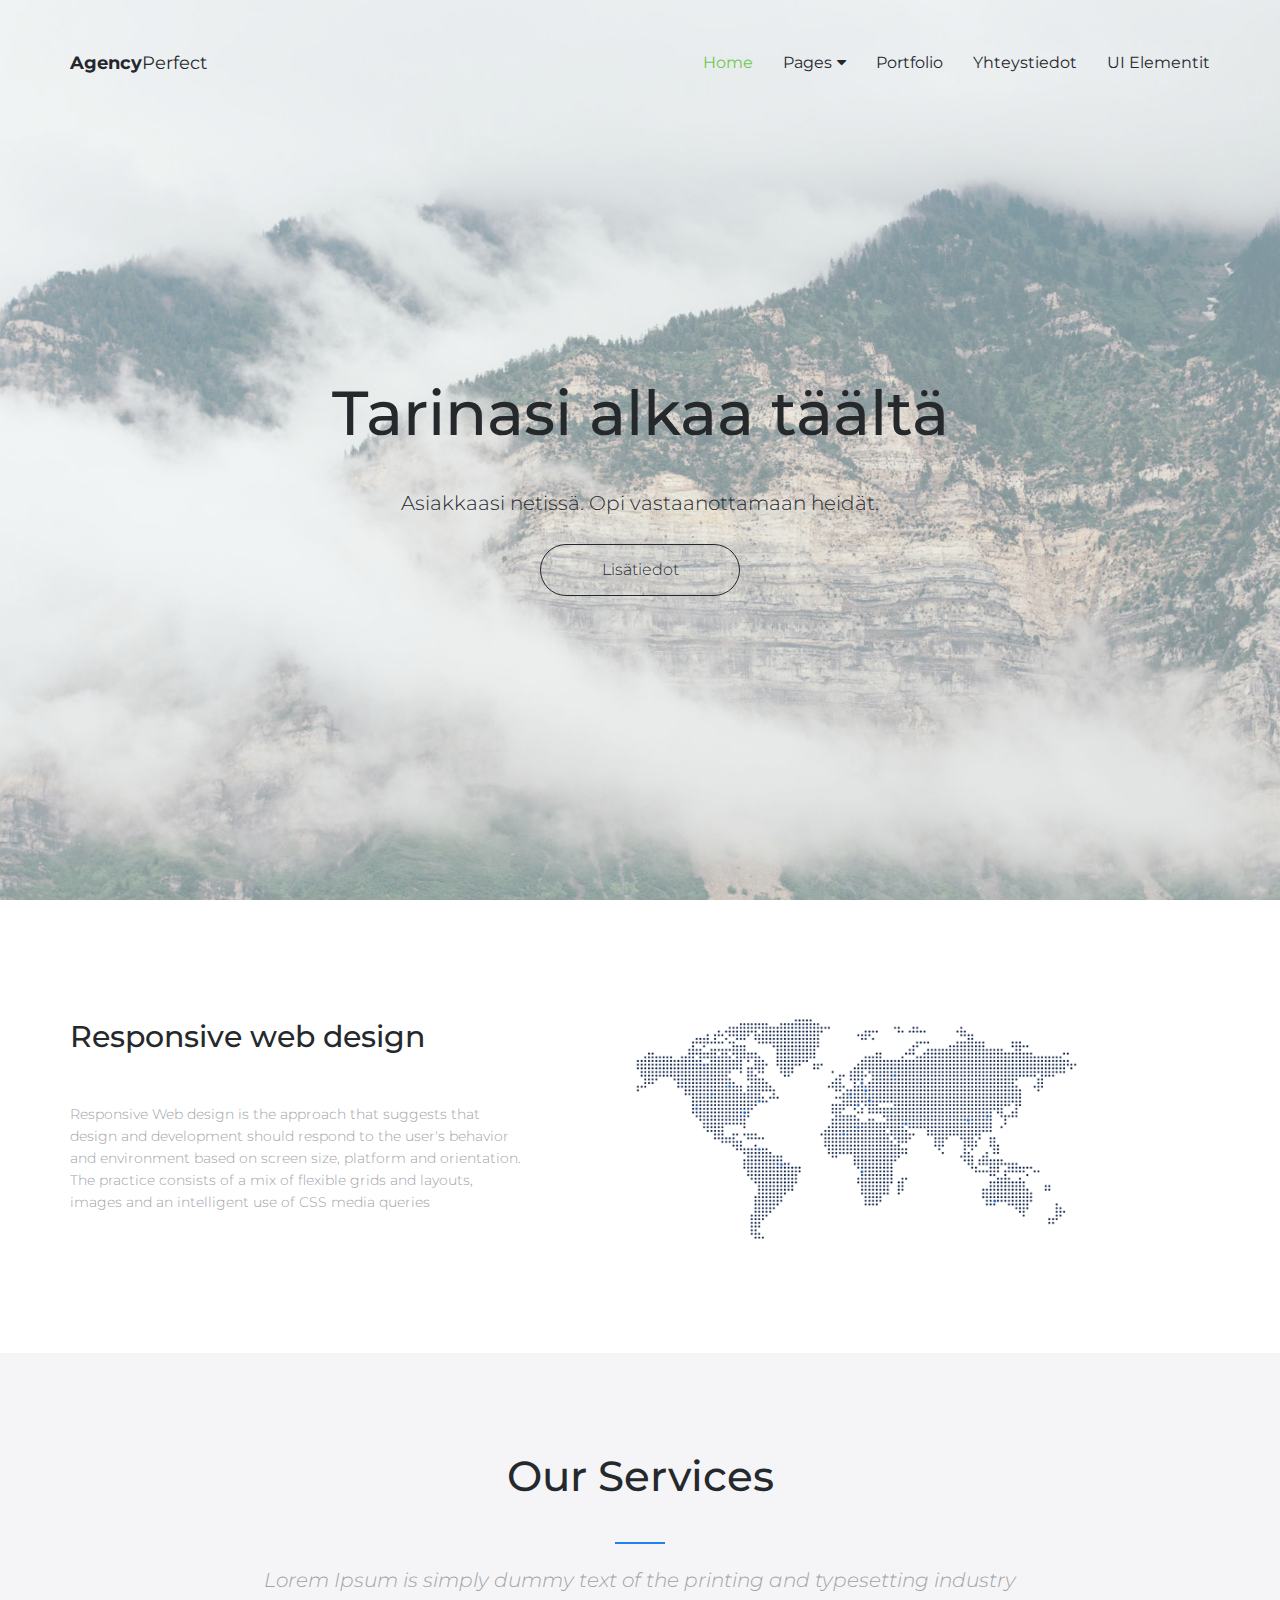
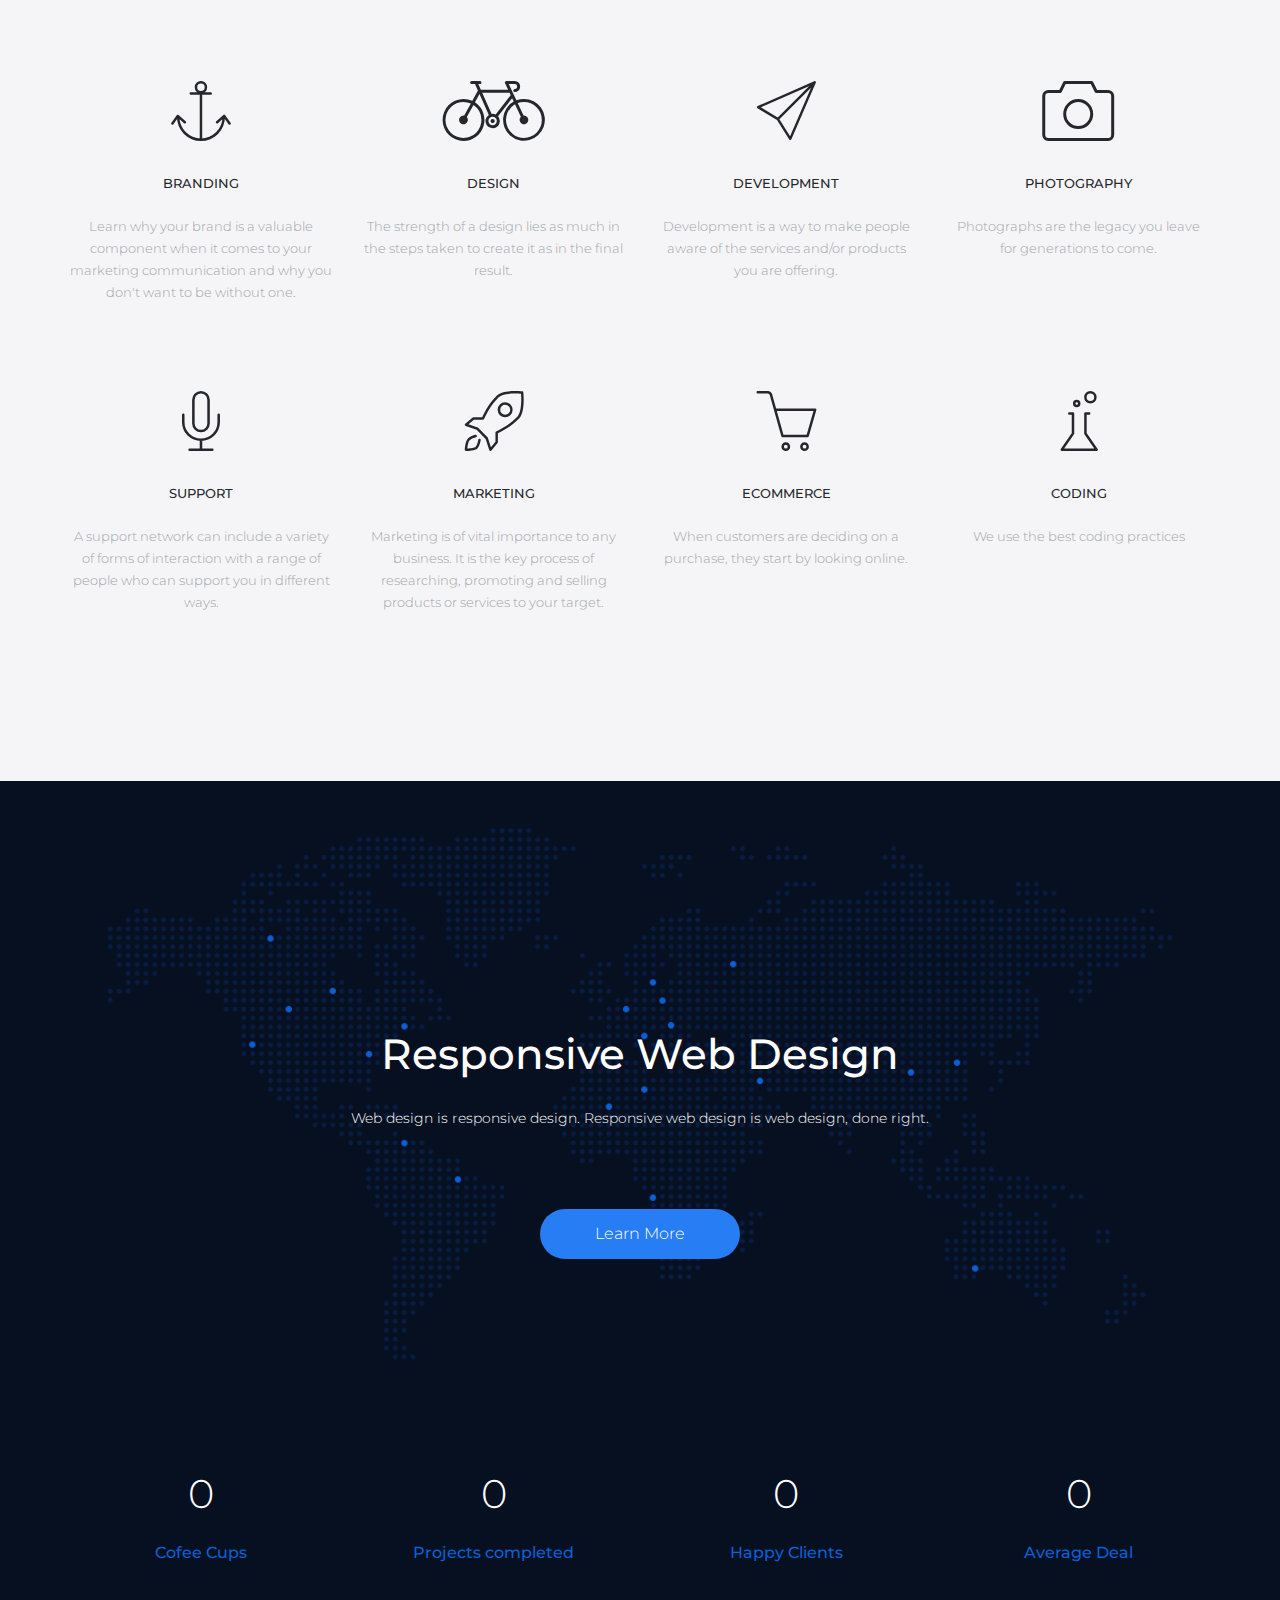
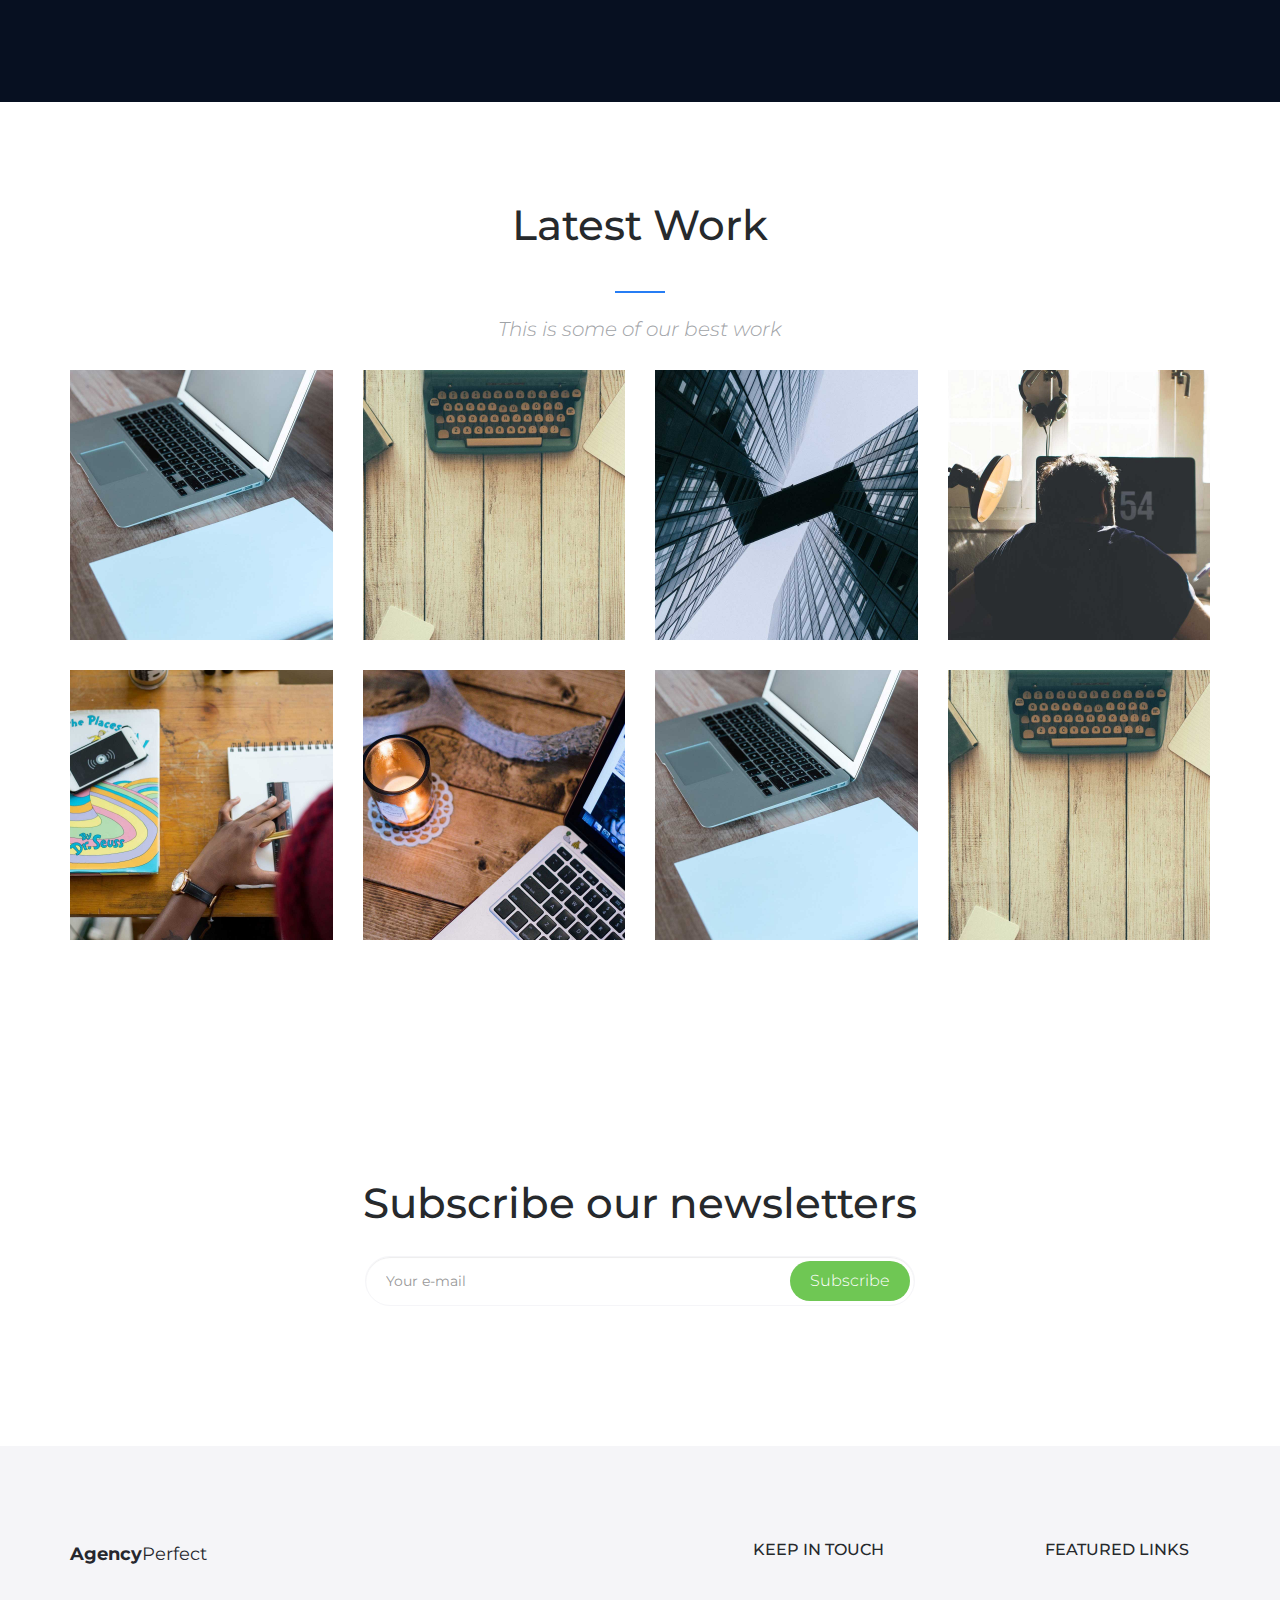
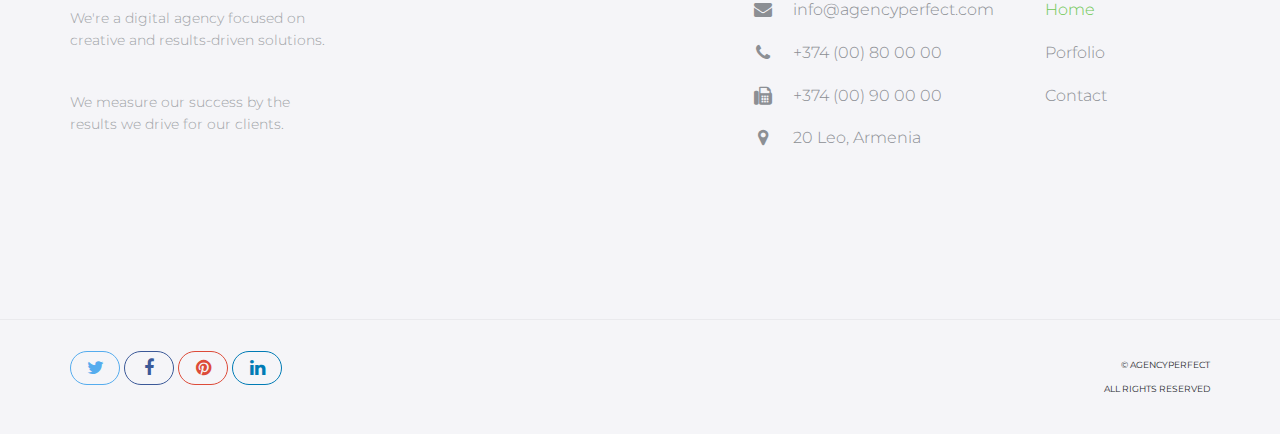
==== commit b4e42cd9: "muutin sivua" ====
--- a/demo3/index.html
+++ b/demo3/index.html
@@ -64,14 +64,14 @@
 
                             <ul class="dropdown-menu" role="menu" aria-labelledby="menu1">
                               <li><a href="portfolio.html">Portfolio</a></li>
-                              <li><a href="blog.html">Blog</a></li>
+                            
                             </ul>
 
                         </li>
                         <li><a href="portfolio.html">Portfolio</a></li>
-                        <li><a href="blog.html">Blog</a></li>
-                        <li><a href="contact.html">Contact</a></li>
-                        <li><a href="ui-elements.html">UI Elements</a></li>
+                      
+                        <li><a href="contact.html">Yhteystiedot</a></li>
+                        <li><a href="ui-elements.html">UI Elementit</a></li>
 
                     </ul>
 
@@ -84,9 +84,9 @@
     <div id="hero" class="hero overlay">
         <div class="hero-content">
             <div class="hero-text">
-                <h1>Your story begins from here.</h1>
-                <p>Your clients on the internet. Learn how to receive them.</p>
-                <a href="#" class="btn btn-border">Learn more</a>
+                <h1>Tarinasi alkaa täältä</h1>
+                <p>Asiakkaasi netissä. Opi vastaanottamaan heidät.</p>
+                <a href="#" class="btn btn-border">Lisätiedot</a>
             </div><!-- /.hero-text -->
         </div><!-- /.hero-content -->
     </div><!-- /.hero -->
@@ -101,7 +101,7 @@
                         <p>Responsive Web design is the approach that suggests that design and development should respond to the user's behavior and environment based on screen size, platform and orientation. The practice consists of a mix of flexible grids and layouts, images and an intelligent use of CSS media queries</p>
                     </div>
                     <div class="col-sm-7 hidden-xs">
-                        <img src="assets/img/ipad-pro.png" alt="">
+                        <img src="assets/img/map.png" alt="">
                     </div>
                 </div>
             </div>
@@ -309,7 +309,7 @@
                     <h3>Featured links</h3>
                     <ul class="list-unstyled">
                         <li class="active"><a href="index.html">Home</a></li>
-                        <li><a href="blog.html">Blog</a></li>
+                       
                         <li><a href="portfolio.html">Porfolio</a></li>
                         <li><a href="contact.html">Contact</a></li>
                     </ul>
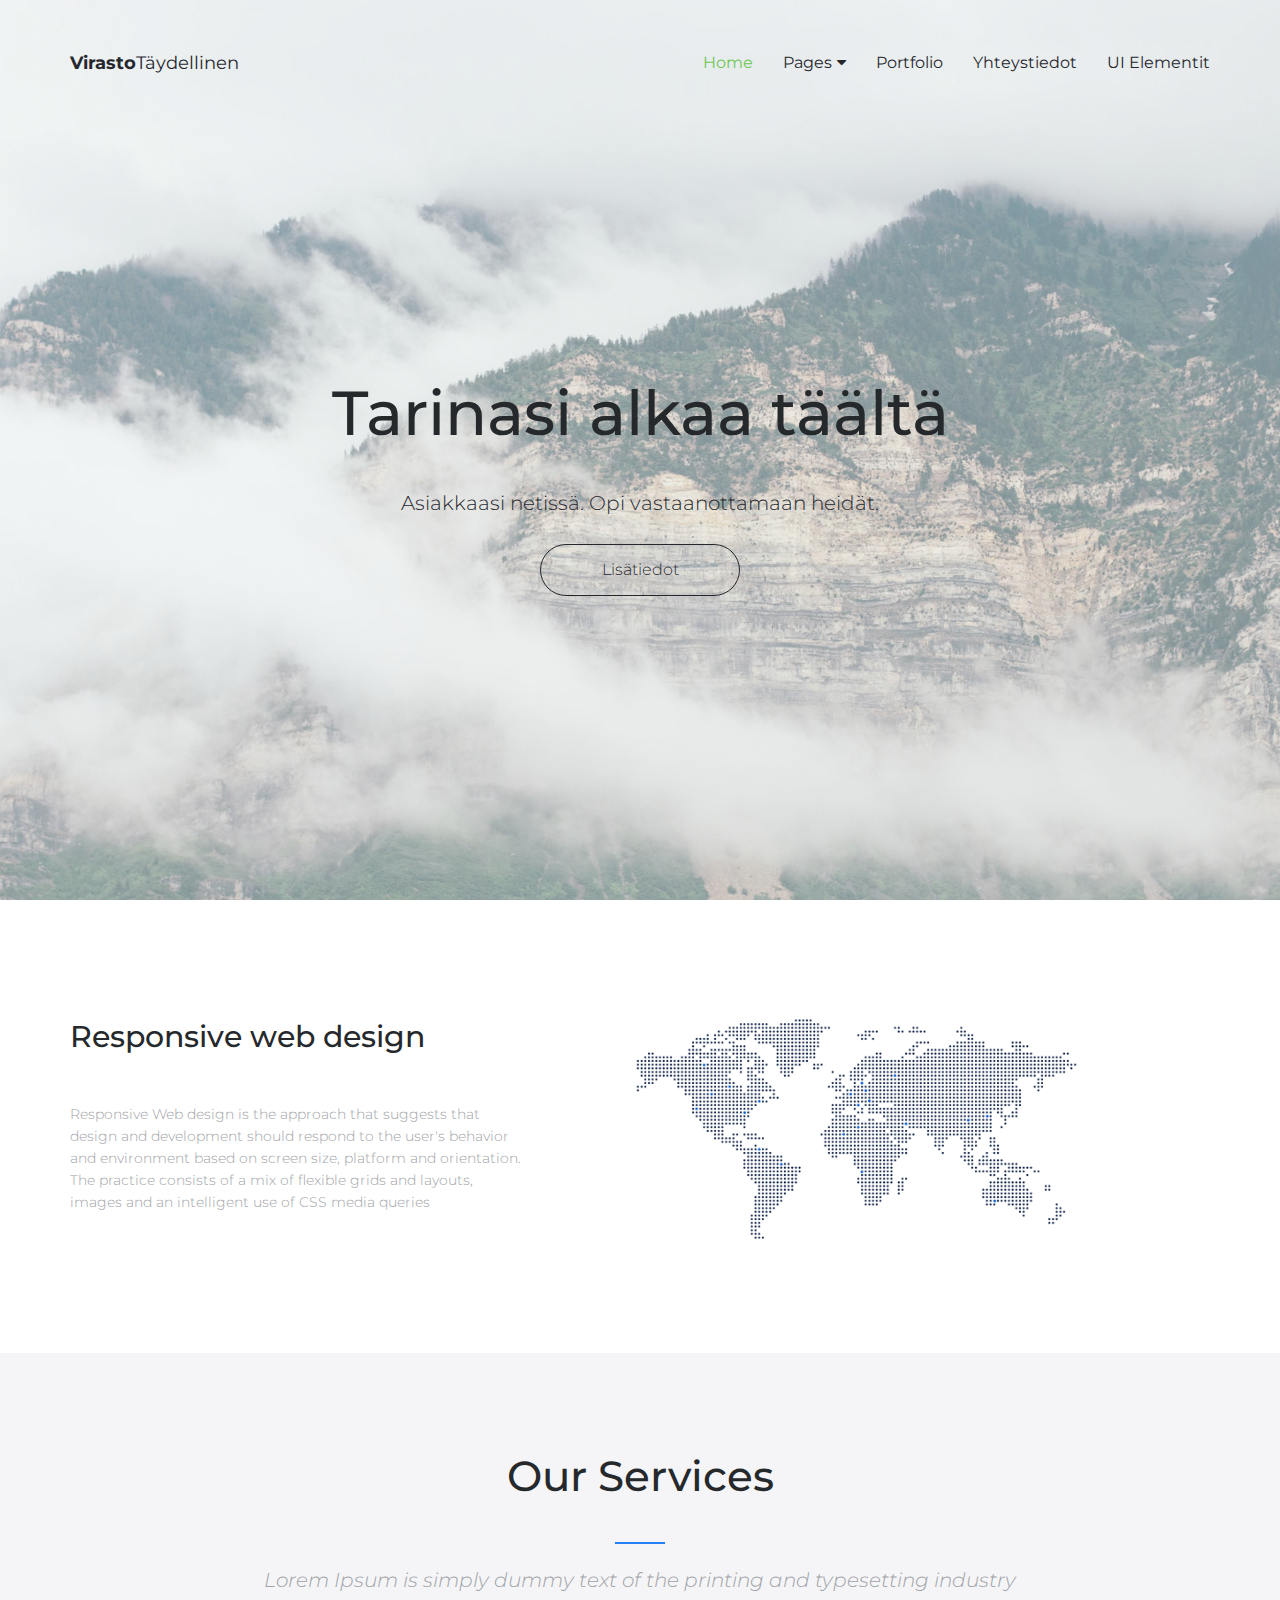
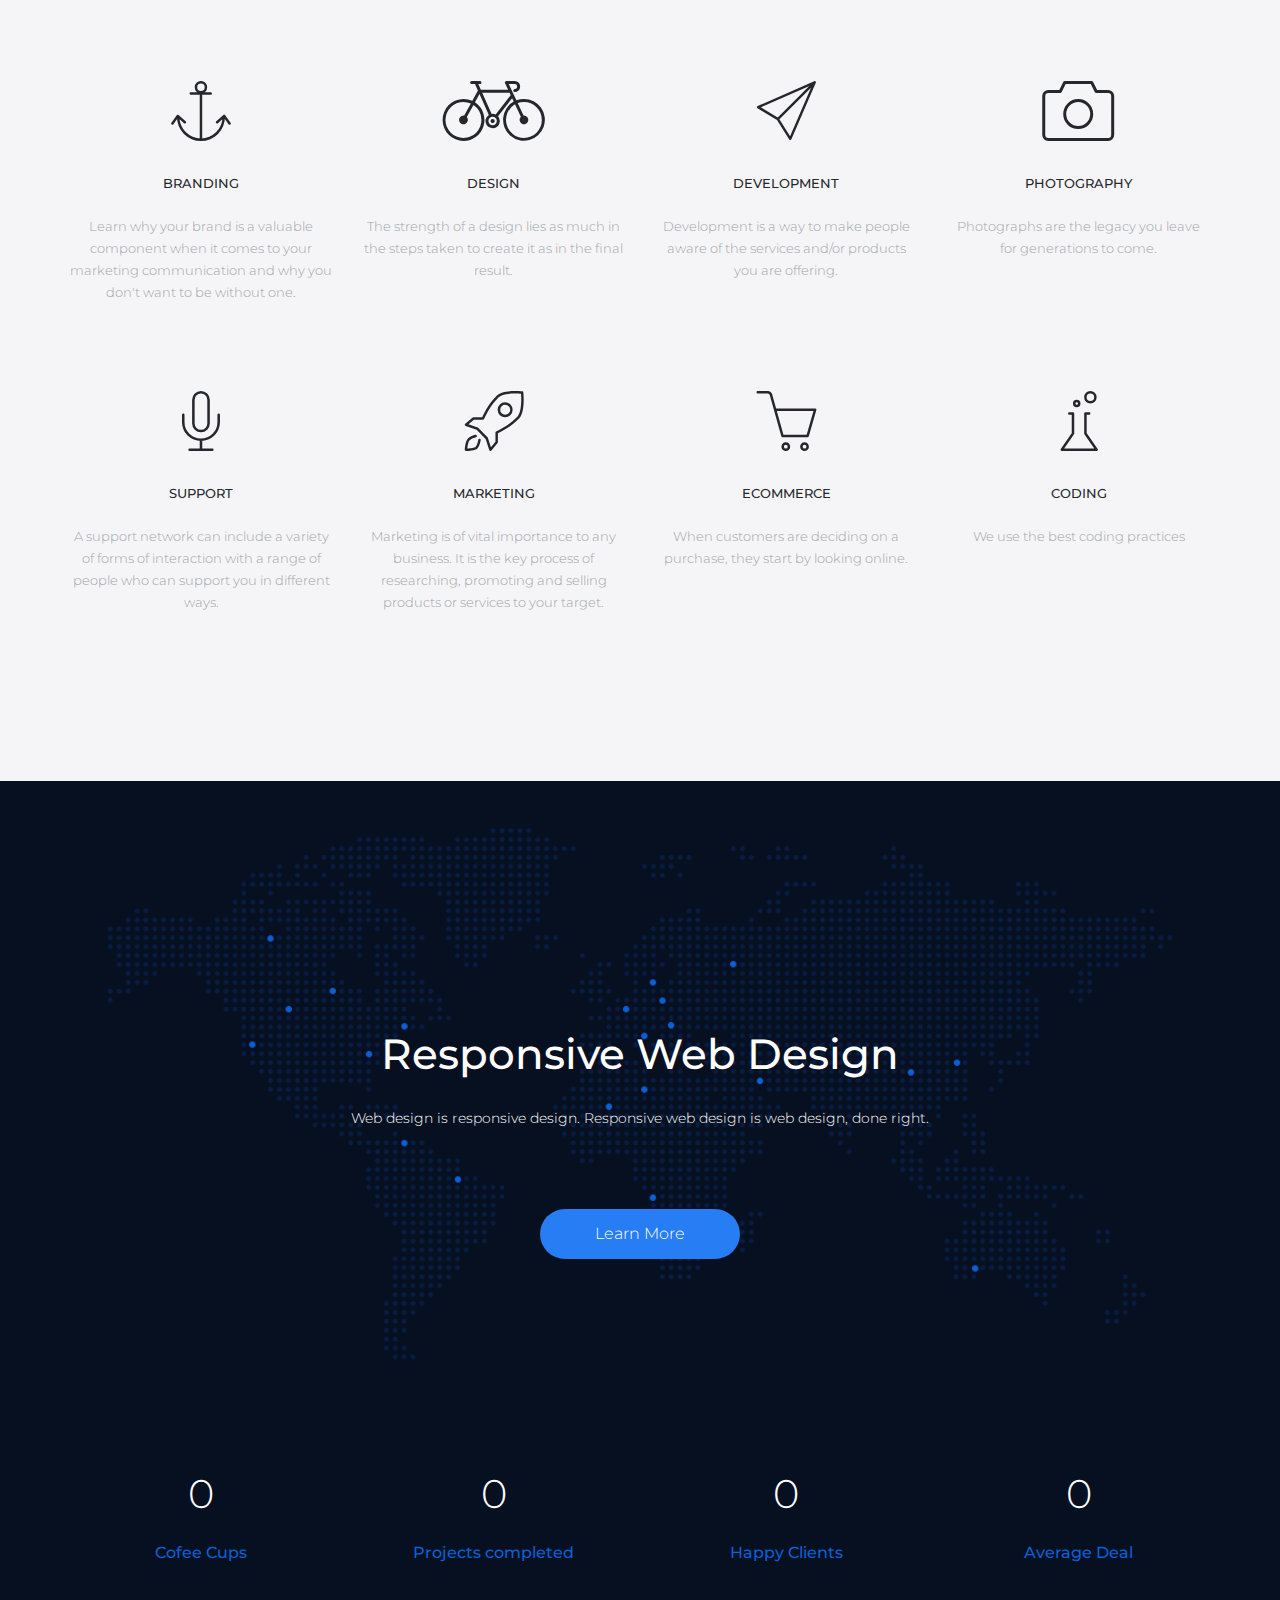
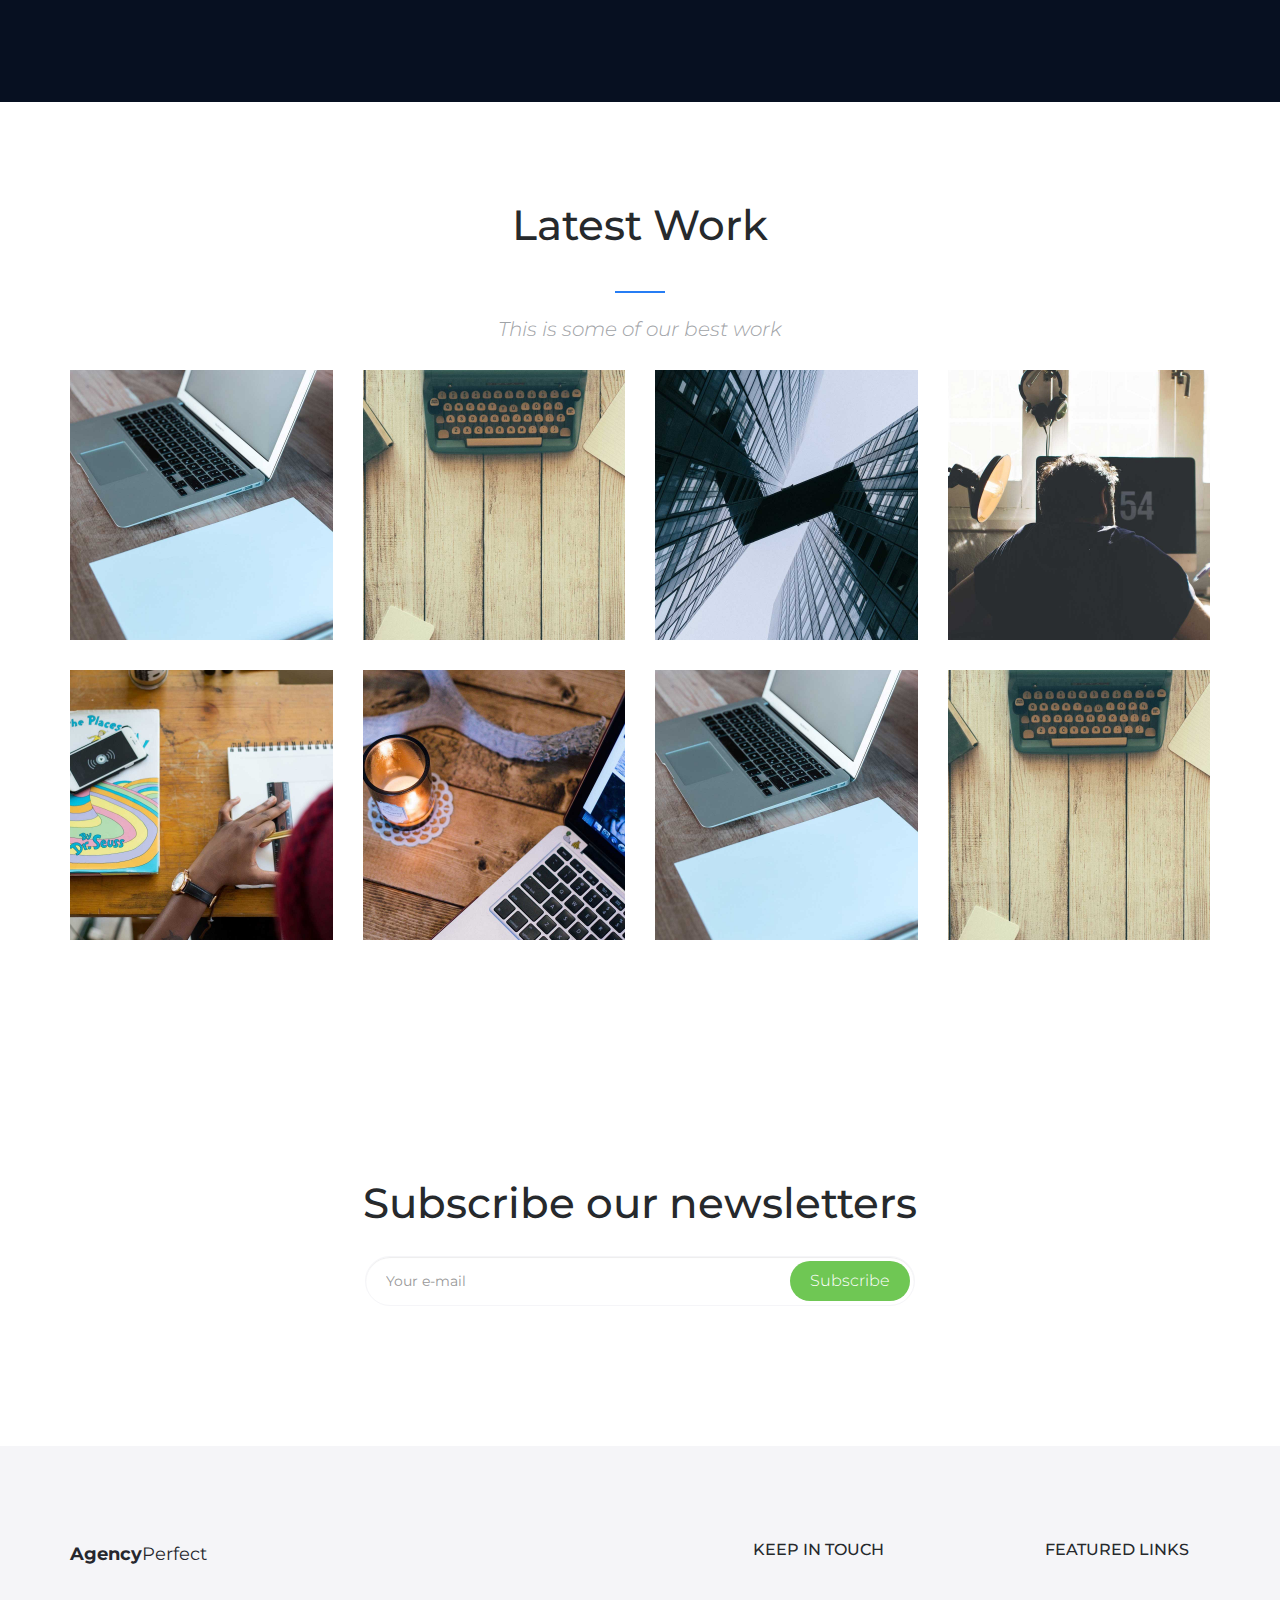
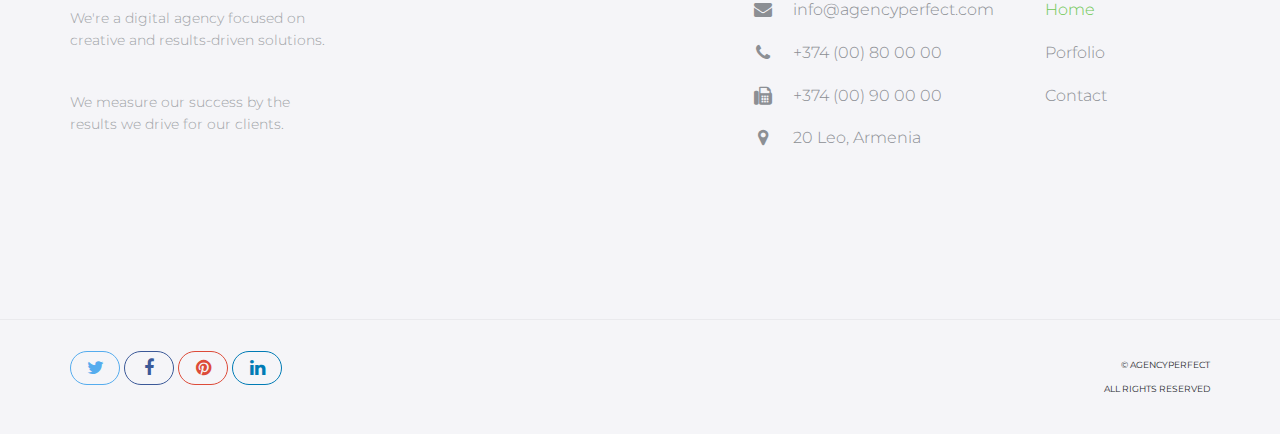
==== commit ba33d24e: "ref" ====
--- a/demo3/index.html
+++ b/demo3/index.html
@@ -51,7 +51,7 @@
 
                 <div class="navbar-header">
                    
-                    <a class="site-title"><span>Agency</span>Perfect</a>
+                    <a class="site-title"><span>Virasto</span>Täydellinen</a>
 
                 </div><!-- /.navbar-header -->
 
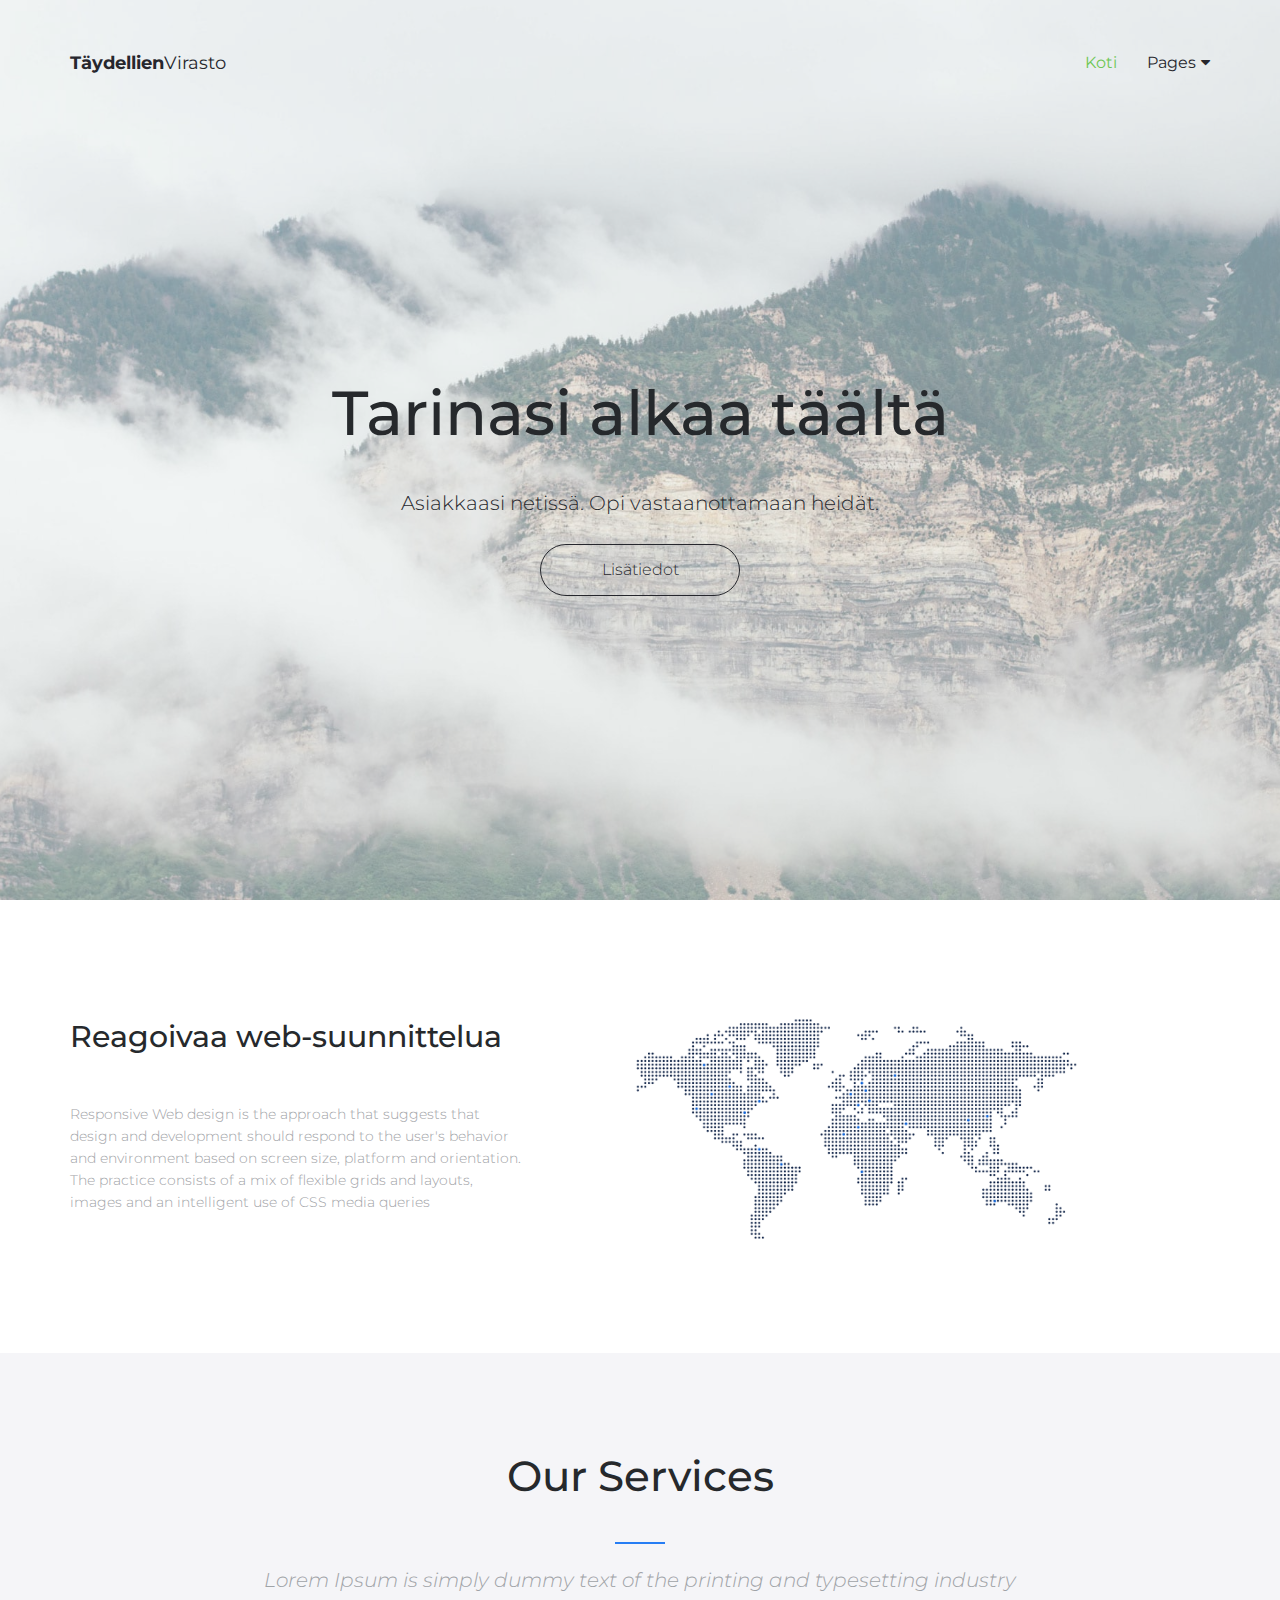
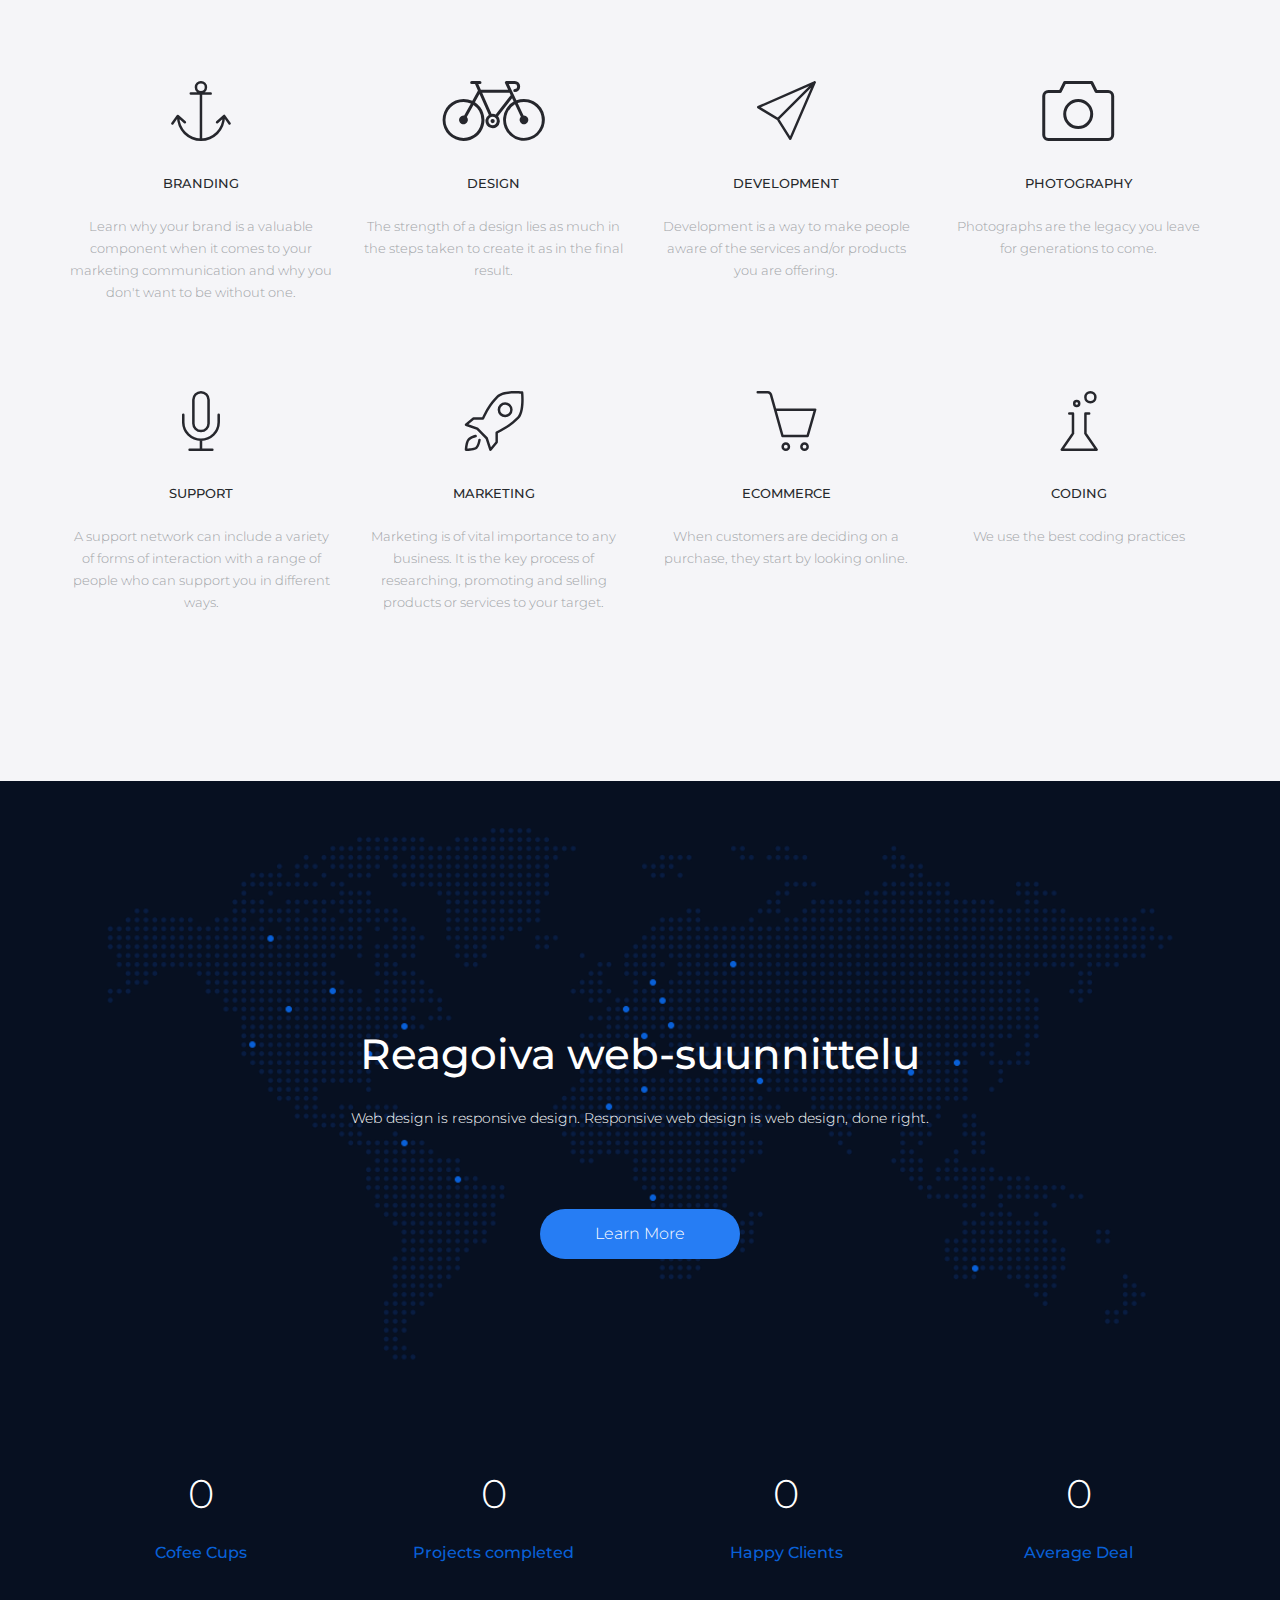
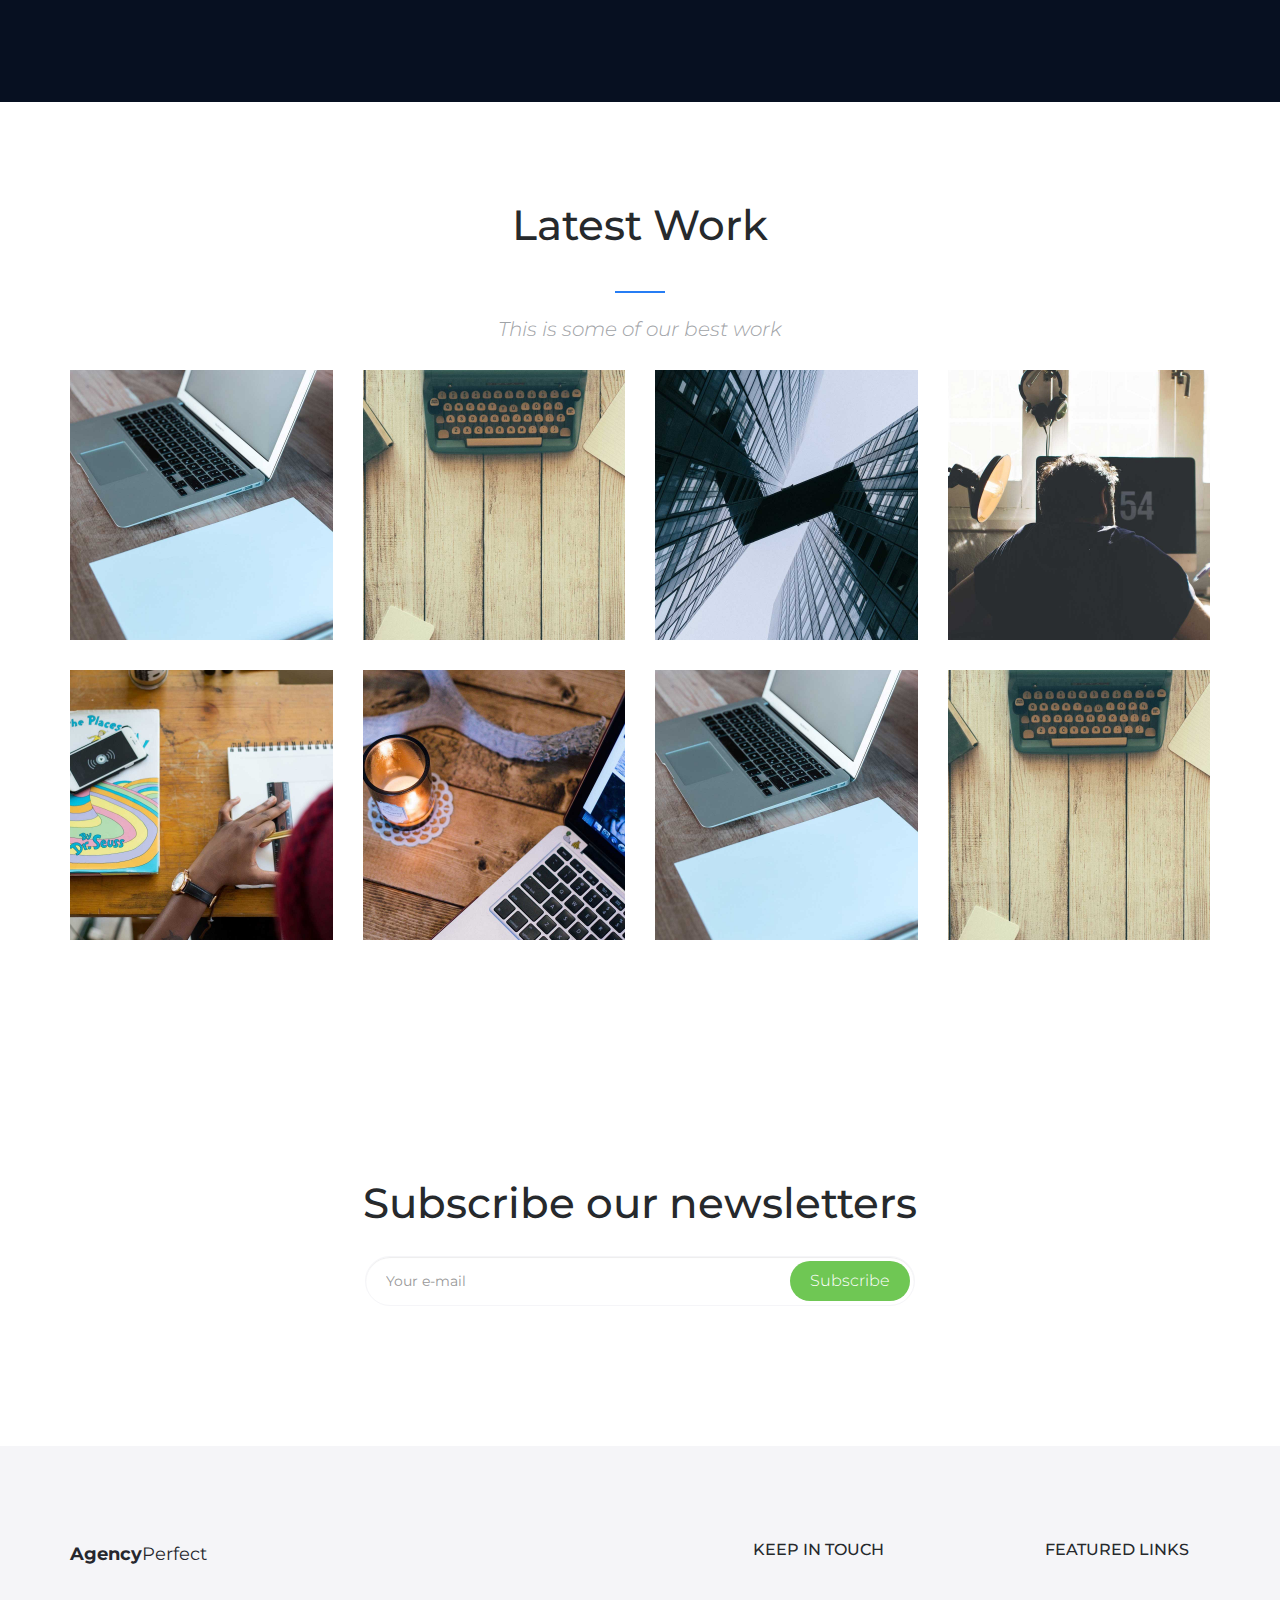
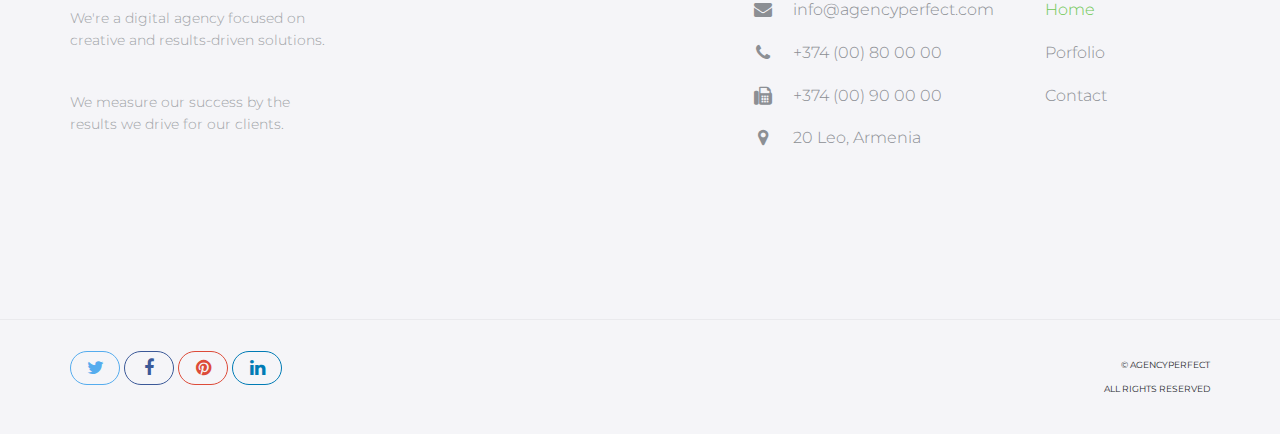
==== commit deb95836: "nht" ====
--- a/demo3/index.html
+++ b/demo3/index.html
@@ -7,7 +7,7 @@
     <meta http-equiv="Content-Type" content="text/html; charset=utf-8">
     <meta http-equiv="X-UA-Compatible" content="IE=edge">
 
-    <title>Agency Perfect</title>
+    <title>Täydellinen Virasto</title>
 
     <meta name="description" content="">
     <meta name="author" content="">
@@ -51,7 +51,7 @@
 
                 <div class="navbar-header">
                    
-                    <a class="site-title"><span>Virasto</span>Täydellinen</a>
+                    <a class="site-title"><span>Täydellien</span>Virasto</a>
 
                 </div><!-- /.navbar-header -->
 
@@ -59,19 +59,9 @@
 
                     <ul class="nav navbar-nav navbar-right">
 
-                        <li class="active"><a href="index.html" data-toggle="dropdown">Home</a></li>
+                        <li class="active"><a href="index.html" data-toggle="dropdown">Koti</a></li>
                         <li class="dropdown"><a href="#" class="dropdown-toggle" data-toggle="dropdown">Pages<i class="fa fa-caret-down hidden-xs" aria-hidden="true"></i></a>
 
-                            <ul class="dropdown-menu" role="menu" aria-labelledby="menu1">
-                              <li><a href="portfolio.html">Portfolio</a></li>
-                            
-                            </ul>
-
-                        </li>
-                        <li><a href="portfolio.html">Portfolio</a></li>
-                      
-                        <li><a href="contact.html">Yhteystiedot</a></li>
-                        <li><a href="ui-elements.html">UI Elementit</a></li>
 
                     </ul>
 
@@ -97,7 +87,7 @@
             <div class="container">
                 <div class="row">
                     <div class="col-sm-5">
-                        <h2>Responsive web design</h2>
+                        <h2>Reagoivaa web-suunnittelua</h2>
                         <p>Responsive Web design is the approach that suggests that design and development should respond to the user's behavior and environment based on screen size, platform and orientation. The practice consists of a mix of flexible grids and layouts, images and an intelligent use of CSS media queries</p>
                     </div>
                     <div class="col-sm-7 hidden-xs">
@@ -175,7 +165,7 @@
         <section class="site-section section-map-feature text-center">
 
             <div class="container">
-                <h2>Responsive Web Design</h2>
+                <h2>Reagoiva web-suunnittelu</h2>
                 <p>Web design is responsive design. Responsive web design is web design, done right.</p>
                 <a href="#" class="btn btn-fill">Learn More</a>
                 <div class="row">
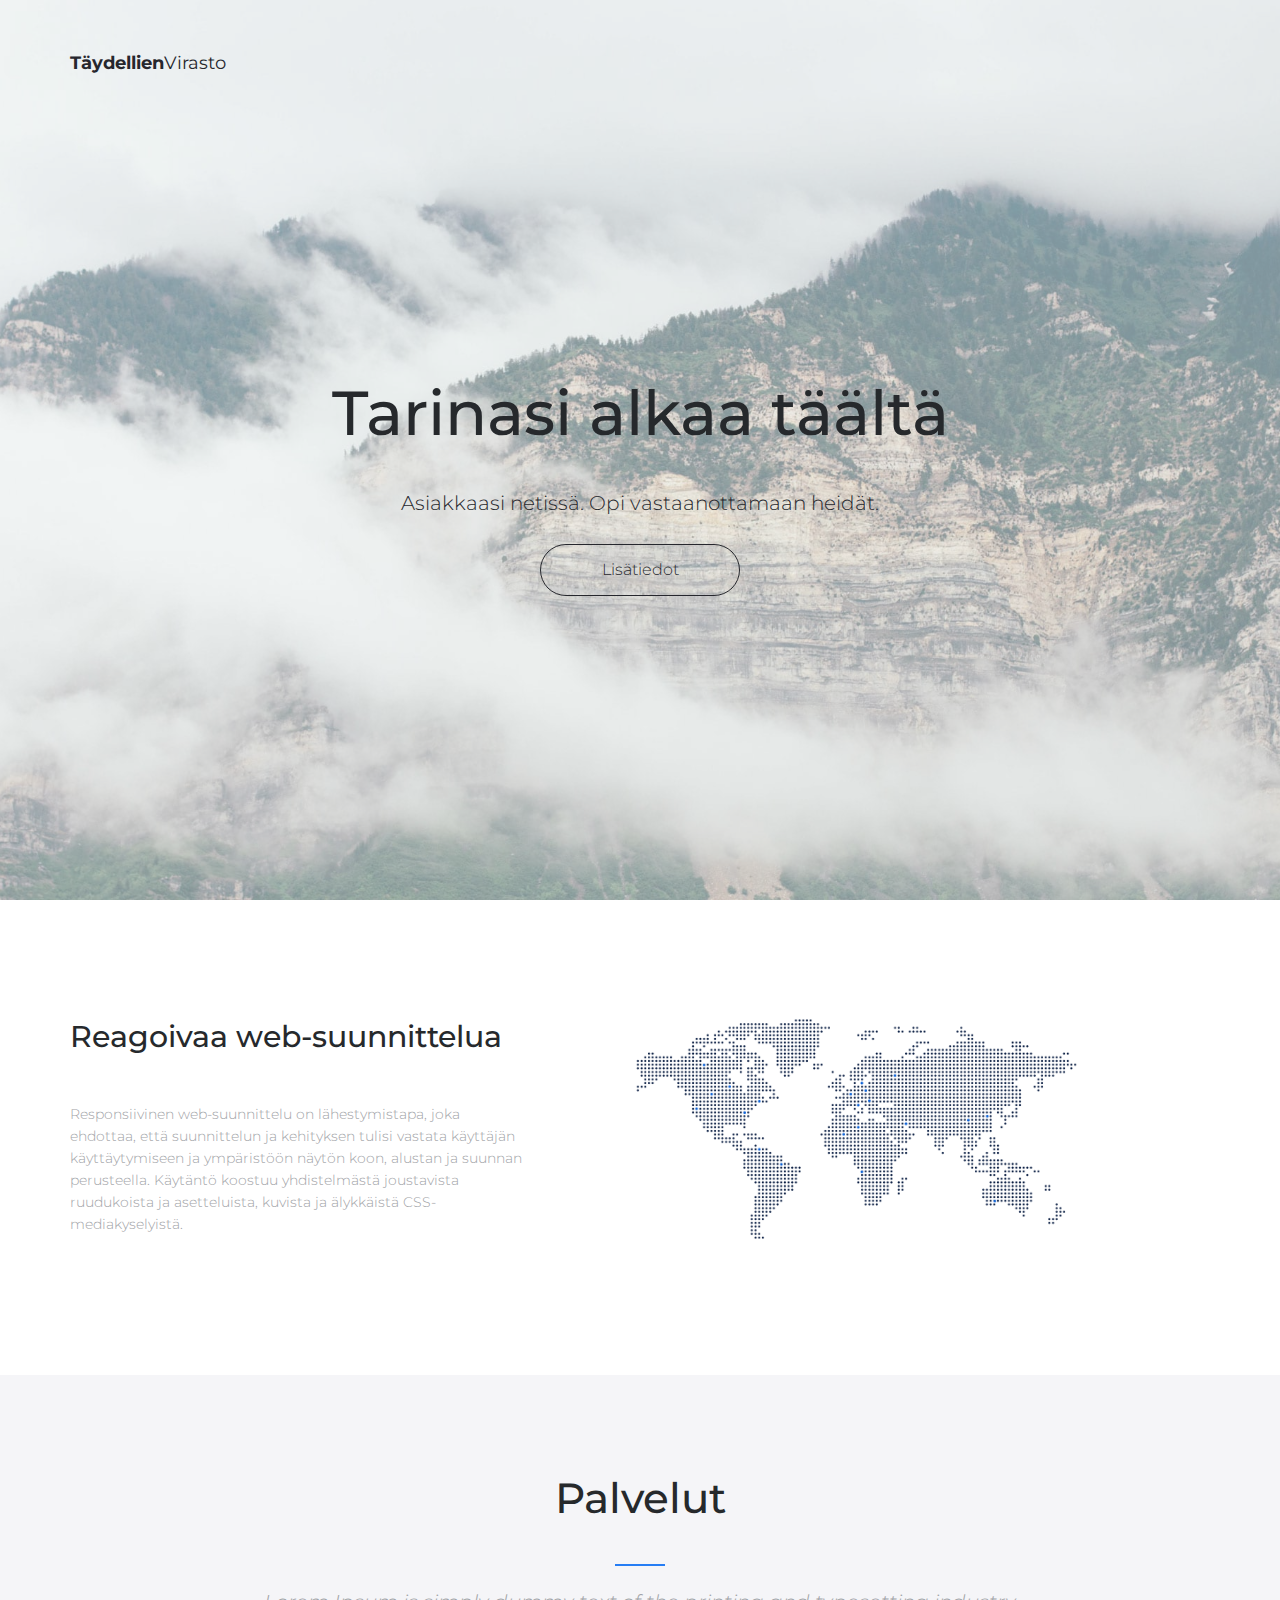
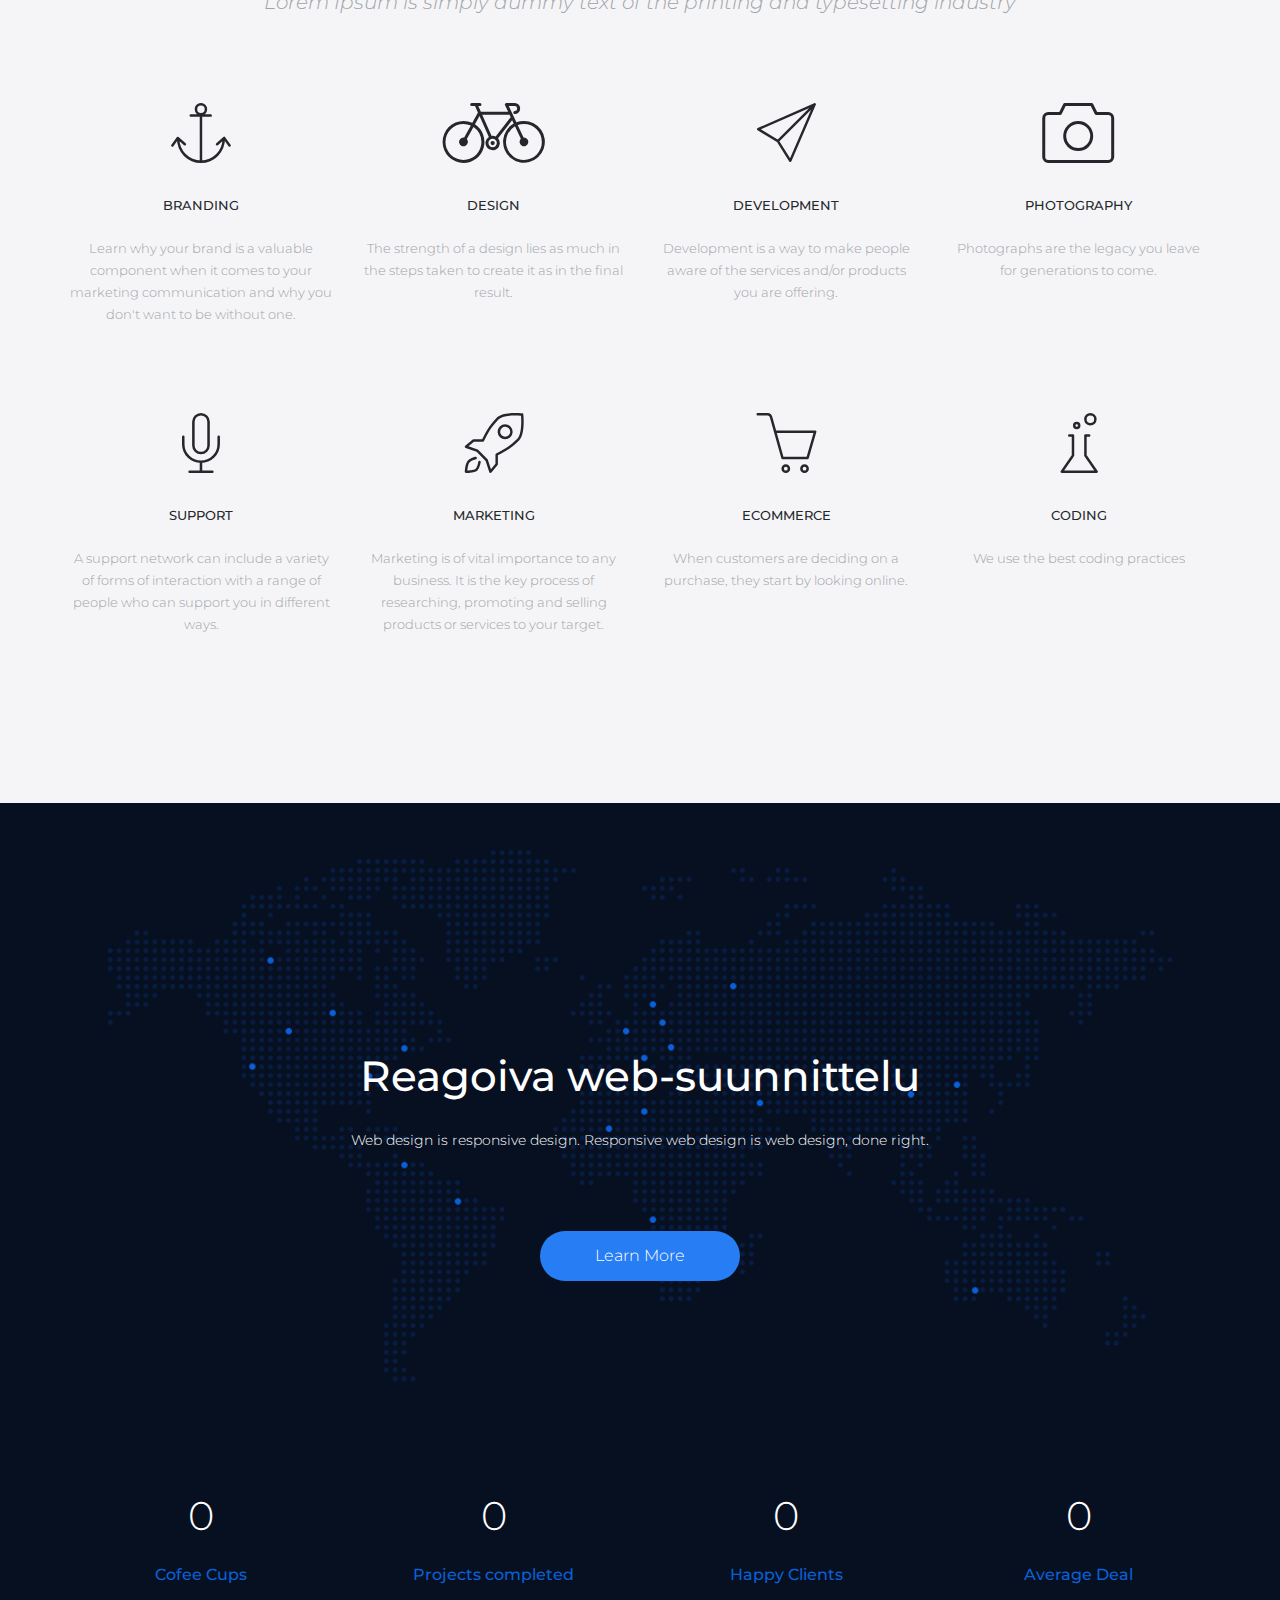
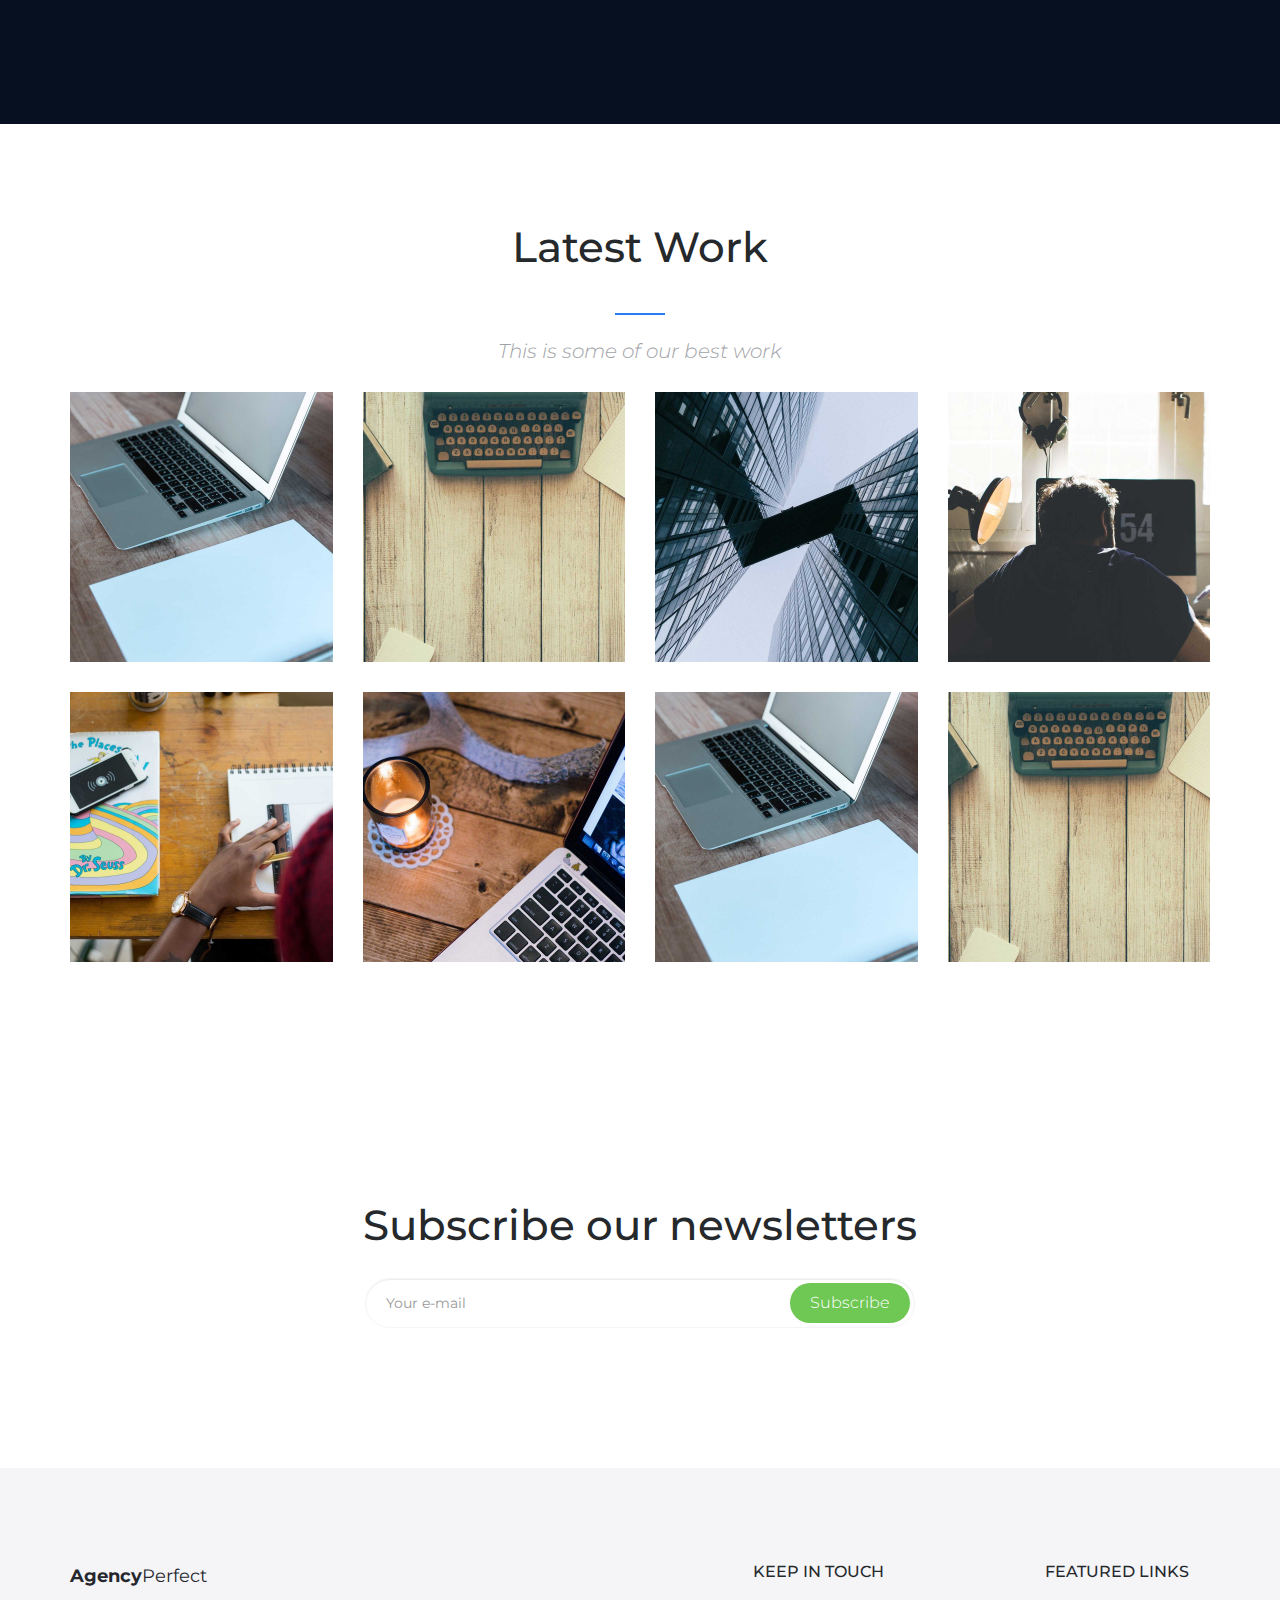
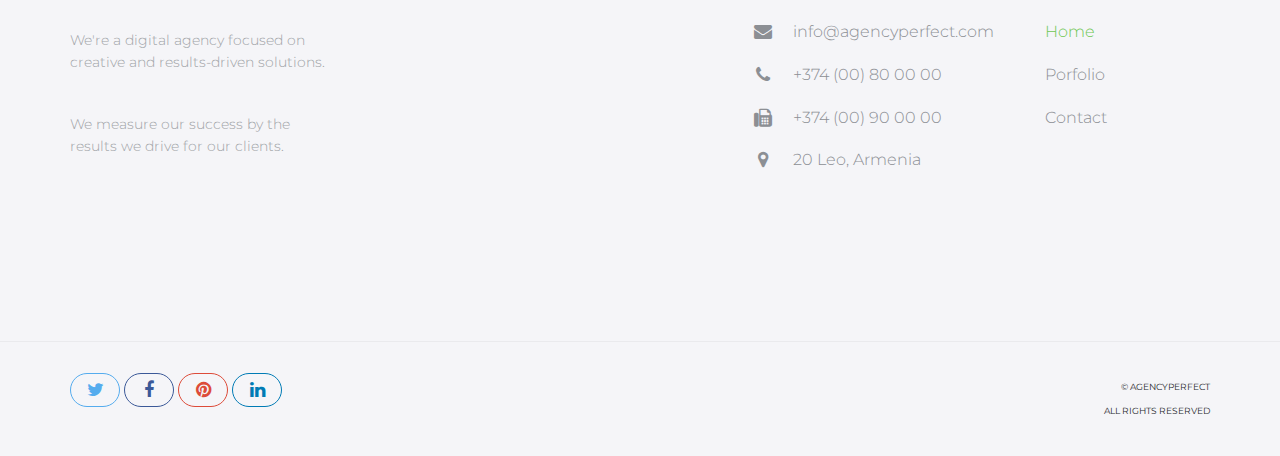
==== commit 0ba01a2c: "fd" ====
--- a/demo3/index.html
+++ b/demo3/index.html
@@ -59,8 +59,7 @@
 
                     <ul class="nav navbar-nav navbar-right">
 
-                        <li class="active"><a href="index.html" data-toggle="dropdown">Koti</a></li>
-                        <li class="dropdown"><a href="#" class="dropdown-toggle" data-toggle="dropdown">Pages<i class="fa fa-caret-down hidden-xs" aria-hidden="true"></i></a>
+                       
 
 
                     </ul>
@@ -88,7 +87,7 @@
                 <div class="row">
                     <div class="col-sm-5">
                         <h2>Reagoivaa web-suunnittelua</h2>
-                        <p>Responsive Web design is the approach that suggests that design and development should respond to the user's behavior and environment based on screen size, platform and orientation. The practice consists of a mix of flexible grids and layouts, images and an intelligent use of CSS media queries</p>
+                        <p>Responsiivinen web-suunnittelu on lähestymistapa, joka ehdottaa, että suunnittelun ja kehityksen tulisi vastata käyttäjän käyttäytymiseen ja ympäristöön näytön koon, alustan ja suunnan perusteella. Käytäntö koostuu yhdistelmästä joustavista ruudukoista ja asetteluista, kuvista ja älykkäistä CSS-mediakyselyistä.</p>
                     </div>
                     <div class="col-sm-7 hidden-xs">
                         <img src="assets/img/map.png" alt="">
@@ -99,7 +98,7 @@
 
         <section class="site-section section-services gray-bg text-center">
             <div class="container">
-                <h2 class="heading-separator">Our Services</h2>
+                <h2 class="heading-separator">Palvelut</h2>
                 <p class="subheading-text">Lorem Ipsum is simply dummy text of the printing and typesetting industry</p>
                 <div class="row">
                     <div class="col-md-3 col-xs-6">
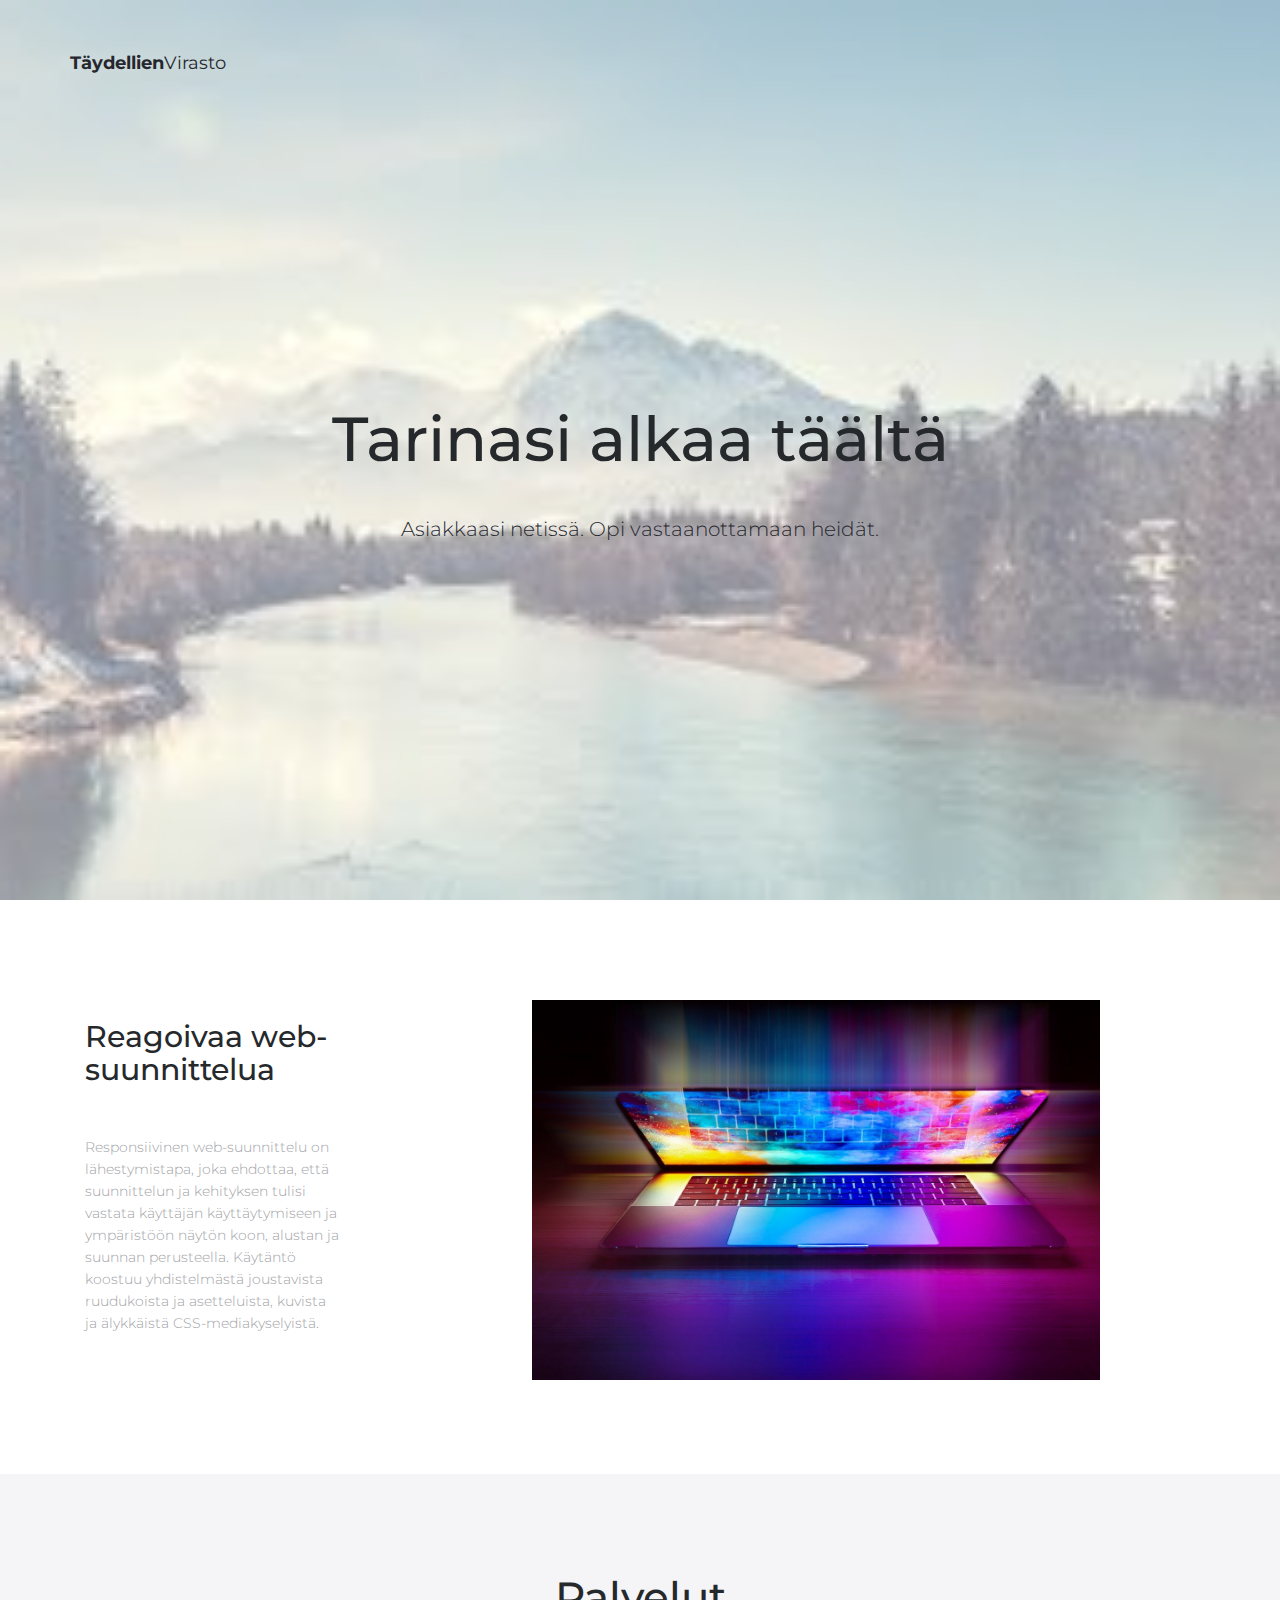
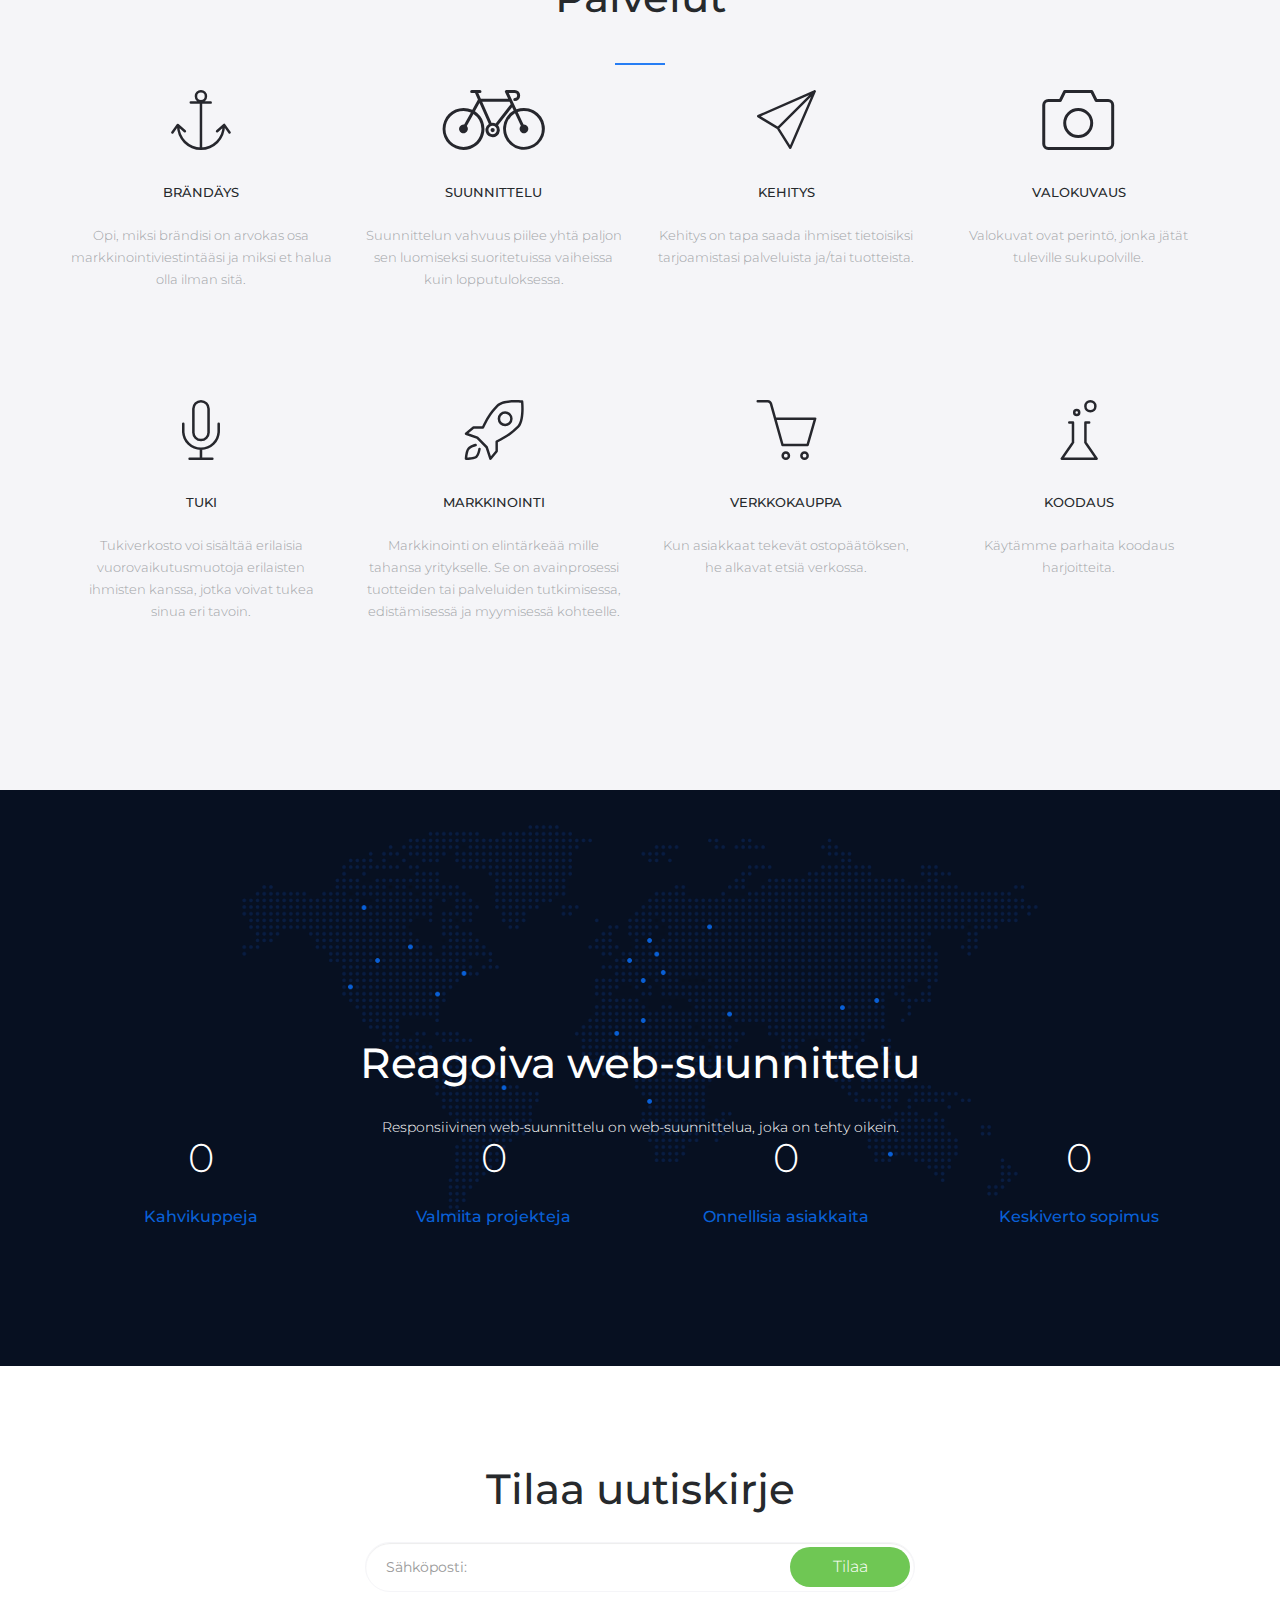
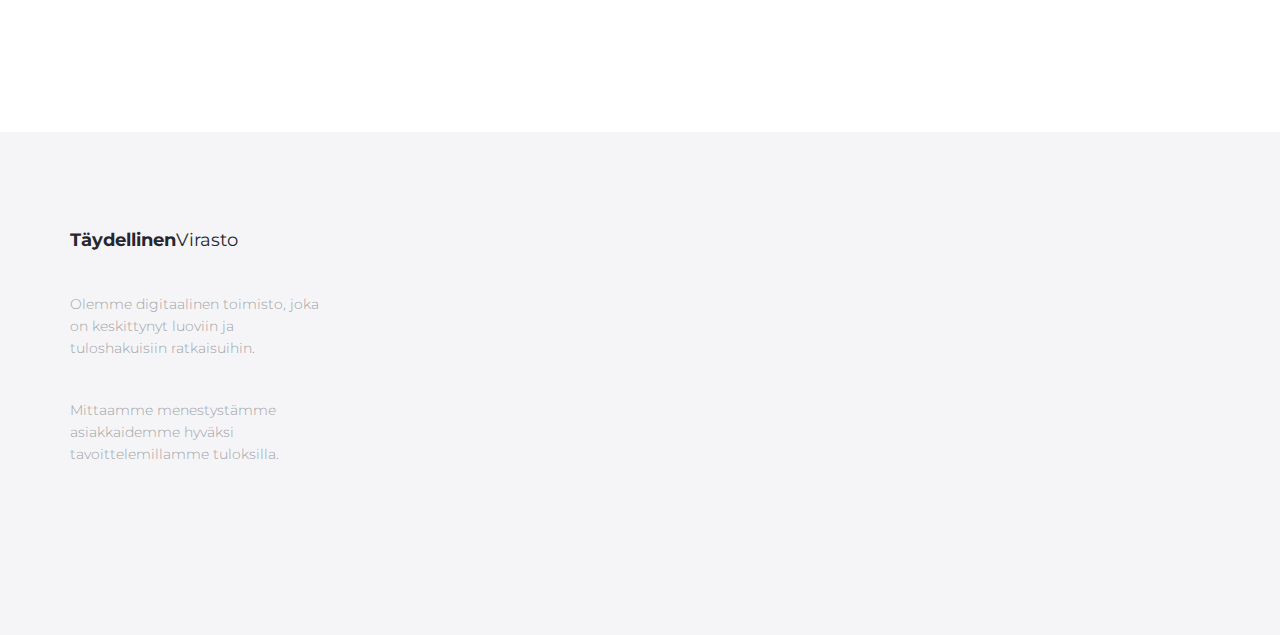
==== commit a121e8d6: "th_30" ====
--- a/demo3/index.html
+++ b/demo3/index.html
@@ -75,7 +75,7 @@
             <div class="hero-text">
                 <h1>Tarinasi alkaa täältä</h1>
                 <p>Asiakkaasi netissä. Opi vastaanottamaan heidät.</p>
-                <a href="#" class="btn btn-border">Lisätiedot</a>
+             
             </div><!-- /.hero-text -->
         </div><!-- /.hero-content -->
     </div><!-- /.hero -->
@@ -83,14 +83,14 @@
     <main id="main" class="site-main">
 
         <section class="site-section section-features">
-            <div class="container">
-                <div class="row">
-                    <div class="col-sm-5">
+            <div class="row">
+                <div class="container">
+                    <div class="col-sm-3">
                         <h2>Reagoivaa web-suunnittelua</h2>
                         <p>Responsiivinen web-suunnittelu on lähestymistapa, joka ehdottaa, että suunnittelun ja kehityksen tulisi vastata käyttäjän käyttäytymiseen ja ympäristöön näytön koon, alustan ja suunnan perusteella. Käytäntö koostuu yhdistelmästä joustavista ruudukoista ja asetteluista, kuvista ja älykkäistä CSS-mediakyselyistä.</p>
                     </div>
-                    <div class="col-sm-7 hidden-xs">
-                        <img src="assets/img/map.png" alt="">
+                    <div class="col-sm-8 hidden-xs">
+                        <img src="assets/img/kuva4.jpg" alt="">
                     </div>
                 </div>
             </div>
@@ -99,62 +99,62 @@
         <section class="site-section section-services gray-bg text-center">
             <div class="container">
                 <h2 class="heading-separator">Palvelut</h2>
-                <p class="subheading-text">Lorem Ipsum is simply dummy text of the printing and typesetting industry</p>
+               
                 <div class="row">
                     <div class="col-md-3 col-xs-6">
                         <div class="service">
                             <img src="assets/img/anchor.svg" alt="">
-                            <h3 class="service-title">Branding</h3>
-                            <p class="service-info"> Learn why your brand is a valuable component when it comes to your marketing communication and why you don't want to be without one.</p>
+                            <h3 class="service-title">Brändäys</h3>
+                            <p class="service-info">Opi, miksi brändisi on arvokas osa markkinointiviestintääsi ja miksi et halua olla ilman sitä.</p>
                         </div><!-- /.service -->
                     </div>
                     <div class="col-md-3 col-xs-6">
                         <div class="service">
                             <img src="assets/img/bycicle.svg" alt="">
-                            <h3 class="service-title">Design</h3>
-                            <p class="service-info">The strength of a design lies as much in the steps taken to create it as in the final result. </p>
+                            <h3 class="service-title">Suunnittelu</h3>
+                            <p class="service-info">Suunnittelun vahvuus piilee yhtä paljon sen luomiseksi suoritetuissa vaiheissa kuin lopputuloksessa.</p>
                         </div><!-- /.service -->
                     </div>
                     <div class="col-md-3 col-xs-6">
                         <div class="service">
                             <img src="assets/img/paper-plane.svg" alt="">
-                            <h3 class="service-title">Development</h3>
-                            <p class="service-info">Development is a way to make people aware of the services and/or products you are offering.</p>
+                            <h3 class="service-title">Kehitys</h3>
+                            <p class="service-info">Kehitys on tapa saada ihmiset tietoisiksi tarjoamistasi palveluista ja/tai tuotteista.</p>
                         </div><!-- /.service -->
                     </div>
                     <div class="col-md-3 col-xs-6">
                         <div class="service">
                             <img src="assets/img/photo.svg" alt="">
-                            <h3 class="service-title">Photography</h3>
-                            <p class="service-info">Photographs are the legacy you leave for generations to come.</p>
+                            <h3 class="service-title">Valokuvaus</h3>
+                            <p class="service-info">Valokuvat ovat perintö, jonka jätät tuleville sukupolville.</p>
                         </div><!-- /.service -->
                     </div>
                     <div class="col-md-3 col-xs-6">
                         <div class="service">
                             <img src="assets/img/microphone.svg" alt="">
-                            <h3 class="service-title">Support</h3>
-                            <p class="service-info">A support network can include a variety of forms of interaction with a range of people who can support you in different ways. </p>
+                            <h3 class="service-title">Tuki</h3>
+                            <p class="service-info">Tukiverkosto voi sisältää erilaisia vuorovaikutusmuotoja erilaisten ihmisten kanssa, jotka voivat tukea sinua eri tavoin. </p>
                         </div><!-- /.service -->
                     </div>
                     <div class="col-md-3 col-xs-6">
                         <div class="service">
                             <img src="assets/img/rocket.svg" alt="">
-                            <h3 class="service-title">Marketing</h3>
-                            <p class="service-info">Marketing is of vital importance to any business. It is the key process of researching, promoting and selling products or services to your target.</p>
+                            <h3 class="service-title">Markkinointi</h3>
+                            <p class="service-info">Markkinointi on elintärkeää mille tahansa yritykselle. Se on avainprosessi tuotteiden tai palveluiden tutkimisessa, edistämisessä ja myymisessä kohteelle.</p>
                         </div><!-- /.service -->
                     </div>
                     <div class="col-md-3 col-xs-6">
                         <div class="service">
                             <img src="assets/img/basket.svg" alt="">
-                            <h3 class="service-title">Ecommerce</h3>
-                            <p class="service-info">When customers are deciding on a purchase, they start by looking online.</p>
+                            <h3 class="service-title">Verkkokauppa</h3>
+                            <p class="service-info">Kun asiakkaat tekevät ostopäätöksen, he alkavat etsiä verkossa.</p>
                         </div><!-- /.service -->
                     </div>
                     <div class="col-md-3 col-xs-6">
                         <div class="service">
                             <img src="assets/img/chemestry.svg" alt="">
-                            <h3 class="service-title">Coding</h3>
-                            <p class="service-info">We use the best coding practices</p>
+                            <h3 class="service-title">Koodaus</h3>
+                            <p class="service-info">Käytämme parhaita koodaus harjoitteita.</p>
                         </div><!-- /.service -->
                     </div>
                 </div>
@@ -165,31 +165,31 @@
 
             <div class="container">
                 <h2>Reagoiva web-suunnittelu</h2>
-                <p>Web design is responsive design. Responsive web design is web design, done right.</p>
-                <a href="#" class="btn btn-fill">Learn More</a>
+                <p>Responsiivinen web-suunnittelu on web-suunnittelua, joka on tehty oikein.</p>
+            
                 <div class="row">
                     <div class="col-sm-3 col-xs-6">
                         <div class="counter-item">
                             <p class="counter" data-to="377" data-speed="2000">0</p>
-                            <h3>Cofee Cups</h3>
+                            <h3>Kahvikuppeja</h3>
                         </div><!-- /.counter-item -->
                     </div>
                     <div class="col-sm-3 col-xs-6">
                         <div class="counter-item">
                             <p class="counter" data-to="1204" data-speed="2000">0</p>       
-                            <h3>Projects completed</h3>
+                            <h3>Valmiita projekteja</h3>
                         </div> <!-- /.counter-item -->      
                     </div>
                     <div class="col-sm-3 col-xs-6">
                         <div class="counter-item">
                             <p class="counter" data-to="459" data-speed="1000">0</p>
-                            <h3>Happy Clients</h3>
+                            <h3>Onnellisia asiakkaita</h3>
                         </div><!-- /.counter-item -->
                     </div>
                     <div class="col-sm-3 col-xs-6">
                         <div class="counter-item">
                             <p class="counter" data-to="675" data-speed="1000">0</p>
-                            <h3>Average Deal</h3>
+                            <h3>Keskiverto sopimus</h3>
                         </div><!-- /.counter-item -->
                     </div>
                 </div>
@@ -197,79 +197,13 @@
             
         </section><!-- /.section-map-feature -->
 
-        <section class="site-section section-portfolio">
-            <div class="container">
-                <div class="text-center">
-                    <h2 class="heading-separator">Latest Work</h2>
-                    <p class="subheading-text">This is some of our best work</p>
-                </div>
-                <div class="row">
-                    <div class="col-lg-3 col-md-4 col-xs-6">
-                        <div class="portfolio-item">
-                            <img src="assets/img/portfolio-1.jpg" class="img-res" alt="">
-                            <h4 class="portfolio-item-title">Portfolio item</h4>
-                            <a href="portfolio-item.html"><i class="fa fa-arrow-right" aria-hidden="true"></i></a>
-                        </div><!-- /.portfolio-item -->
-                    </div>
-                    <div class="col-lg-3 col-md-4 col-xs-6">
-                        <div class="portfolio-item">
-                            <img src="assets/img/portfolio-2.jpg" class="img-res" alt="">
-                            <h4 class="portfolio-item-title">Portfolio item</h4>
-                            <a href="portfolio-item.html"><i class="fa fa-arrow-right" aria-hidden="true"></i></a>
-                        </div><!-- /.portfolio-item -->
-                    </div>
-                    <div class="col-lg-3 col-md-4 col-xs-6">
-                        <div class="portfolio-item">
-                            <img src="assets/img/portfolio-3.jpg" class="img-res" alt="">
-                            <h4 class="portfolio-item-title">Portfolio item</h4>
-                            <a href="portfolio-item.html"><i class="fa fa-arrow-right" aria-hidden="true"></i></a>
-                        </div><!-- /.portfolio-item -->
-                    </div>
-                    <div class="col-lg-3 col-md-4 col-xs-6">
-                        <div class="portfolio-item">
-                            <img src="assets/img/portfolio-4.jpg" class="img-res" alt="">
-                            <h4 class="portfolio-item-title">Portfolio item</h4>
-                            <a href="portfolio-item.html"><i class="fa fa-arrow-right" aria-hidden="true"></i></a>
-                        </div><!-- /.portfolio-item -->
-                    </div>
-                    <div class="col-lg-3 col-md-4 col-xs-6">
-                        <div class="portfolio-item">
-                            <img src="assets/img/portfolio-5.jpg" class="img-res" alt="">
-                            <h4 class="portfolio-item-title">Portfolio item</h4>
-                            <a href="portfolio-item.html"><i class="fa fa-arrow-right" aria-hidden="true"></i></a>
-                        </div><!-- /.portfolio-item -->
-                    </div>
-                    <div class="col-lg-3 col-md-4 col-xs-6">
-                        <div class="portfolio-item">
-                            <img src="assets/img/portfolio-6.jpg" class="img-res" alt="">
-                            <h4 class="portfolio-item-title">Portfolio item</h4>
-                            <a href="portfolio-item.html"><i class="fa fa-arrow-right" aria-hidden="true"></i></a>
-                        </div><!-- /.portfolio-item -->
-                    </div>
-                    <div class="col-lg-3 col-md-4 col-xs-6">
-                        <div class="portfolio-item">
-                            <img src="assets/img/portfolio-1.jpg" class="img-res" alt="">
-                            <h4 class="portfolio-item-title">Portfolio item</h4>
-                            <a href="portfolio-item.html"><i class="fa fa-arrow-right" aria-hidden="true"></i></a>
-                        </div><!-- /.portfolio-item -->
-                    </div>
-                    <div class="col-lg-3 col-md-4 col-xs-6">
-                        <div class="portfolio-item">
-                            <img src="assets/img/portfolio-2.jpg" class="img-res" alt="">
-                            <h4 class="portfolio-item-title">Portfolio item</h4>
-                            <a href="portfolio-item.html"><i class="fa fa-arrow-right" aria-hidden="true"></i></a>
-                        </div><!-- /.portfolio-item -->
-                    </div>
-                </div>
-            </div>
-        </section><!-- /.section-portfolio -->
-
+       
         <section class="site-section section-newsletter text-center">
             <div class="container">
-                <h2>Subscribe our newsletters</h2>
+                <h2>Tilaa uutiskirje</h2>
                 <form class="form-group newsletter-group">
-                    <input type="email" class="form-control" placeholder="Your e-mail" required>
-                    <button class="btn btn-green" type="button">Subscribe</button>
+                    <input type="email" class="form-control" placeholder="Sähköposti:" required>
+                    <button class="btn btn-green" type="button">Tilaa</button>
                 </form><!-- /.newsletter-group -->
             </div>
         </section><!-- /.section-newsletter -->
@@ -280,53 +214,12 @@
         <div class="container">
             <div class="row">
                 <div class="col-md-3 col-sm-4 col-xs-6">
-                    <a class="site-title"><span>Agency</span>Perfect</a>
-                    <p>We're a digital agency focused on creative and results-driven solutions.</p>
-                    <p>We measure our success by the results we drive for our clients.</p>
-                </div>
-                <div class="col-lg-offset-4 col-md-3 col-sm-4 col-md-offset-2 col-sm-offset-0 col-xs-6 ">
-                    <h3>Keep in touch</h3>
-                    <ul class="list-unstyled contact-links">
-                        <li><i class="fa fa-envelope" aria-hidden="true"></i><a href="mailto:info@agencyperfect.com">info@agencyperfect.com</a></li>
-                        <li><i class="fa fa-phone" aria-hidden="true"></i><a href="tel:+37400800000">+374 (00) 80 00 00 </a></li>
-                        <li><i class="fa fa-fax" aria-hidden="true"></i><a href="+37400900000">+374 (00) 90 00 00</a></li>
-                        <li><i class="fa fa-map-marker" aria-hidden="true"></i><p>20 Leo, Armenia</p></li>
-                    </ul>
-                </div>
-                <div class="clearfix visible-xs"></div>
-                <div class="col-lg-2 col-md-3 col-sm-4 col-xs-6">
-                    <h3>Featured links</h3>
-                    <ul class="list-unstyled">
-                        <li class="active"><a href="index.html">Home</a></li>
-                       
-                        <li><a href="portfolio.html">Porfolio</a></li>
-                        <li><a href="contact.html">Contact</a></li>
-                    </ul>
-                </div>
-            </div>
-        </div>
-        <div class="copyright">
-            <div class="container">
-                <div class="row">
-                    <div class="col-xs-8">
-                        <div class="social-links">
-                            <a class="twitter-bg" href="#"><i class="fa fa-twitter"></i></a>
-                            <a class="facebook-bg" href="#"><i class="fa fa-facebook"></i></a>
-                            <a class="pinterest" href="#"><i class="fa fa-pinterest"></i></a>
-                            <a class="linkedin-bg" href="#"><i class="fa fa-linkedin"></i></a>
-                        </div><!-- /.social-links -->
-                    </div>
-                    <div class="col-xs-4">
-                        <div class="text-right">
-                            <p>&copy; AgencyPerfect</p>
-                            <p>All Rights Reserved</p>
-                        </div>
-                    </div>
-                </div>
-            </div>
-        </div><!-- /.copyright -->
-    </footer><!-- /#footer -->
-
+                    <a class="site-title"><span>Täydellinen</span>Virasto</a>
+                    <p>Olemme digitaalinen toimisto, joka on keskittynyt luoviin ja tuloshakuisiin ratkaisuihin.</p>
+                    <p>Mittaamme menestystämme asiakkaidemme hyväksi tavoittelemillamme tuloksilla.</p>
+                </div>
+               
+        
 
     <!-- Bootstrap core JavaScript
     ================================================== -->
--- a/demo3/assets/css/style.css
+++ b/demo3/assets/css/style.css
@@ -779,7 +779,7 @@
 /* HERO
 ================================================== */
 .hero { 
-    background: url(../img/hero.jpg) no-repeat center / cover; 
+    background: url(../img/kuva1.jfif) no-repeat center / cover; 
     height: 100%;
     width: 100%;
     display: table;
